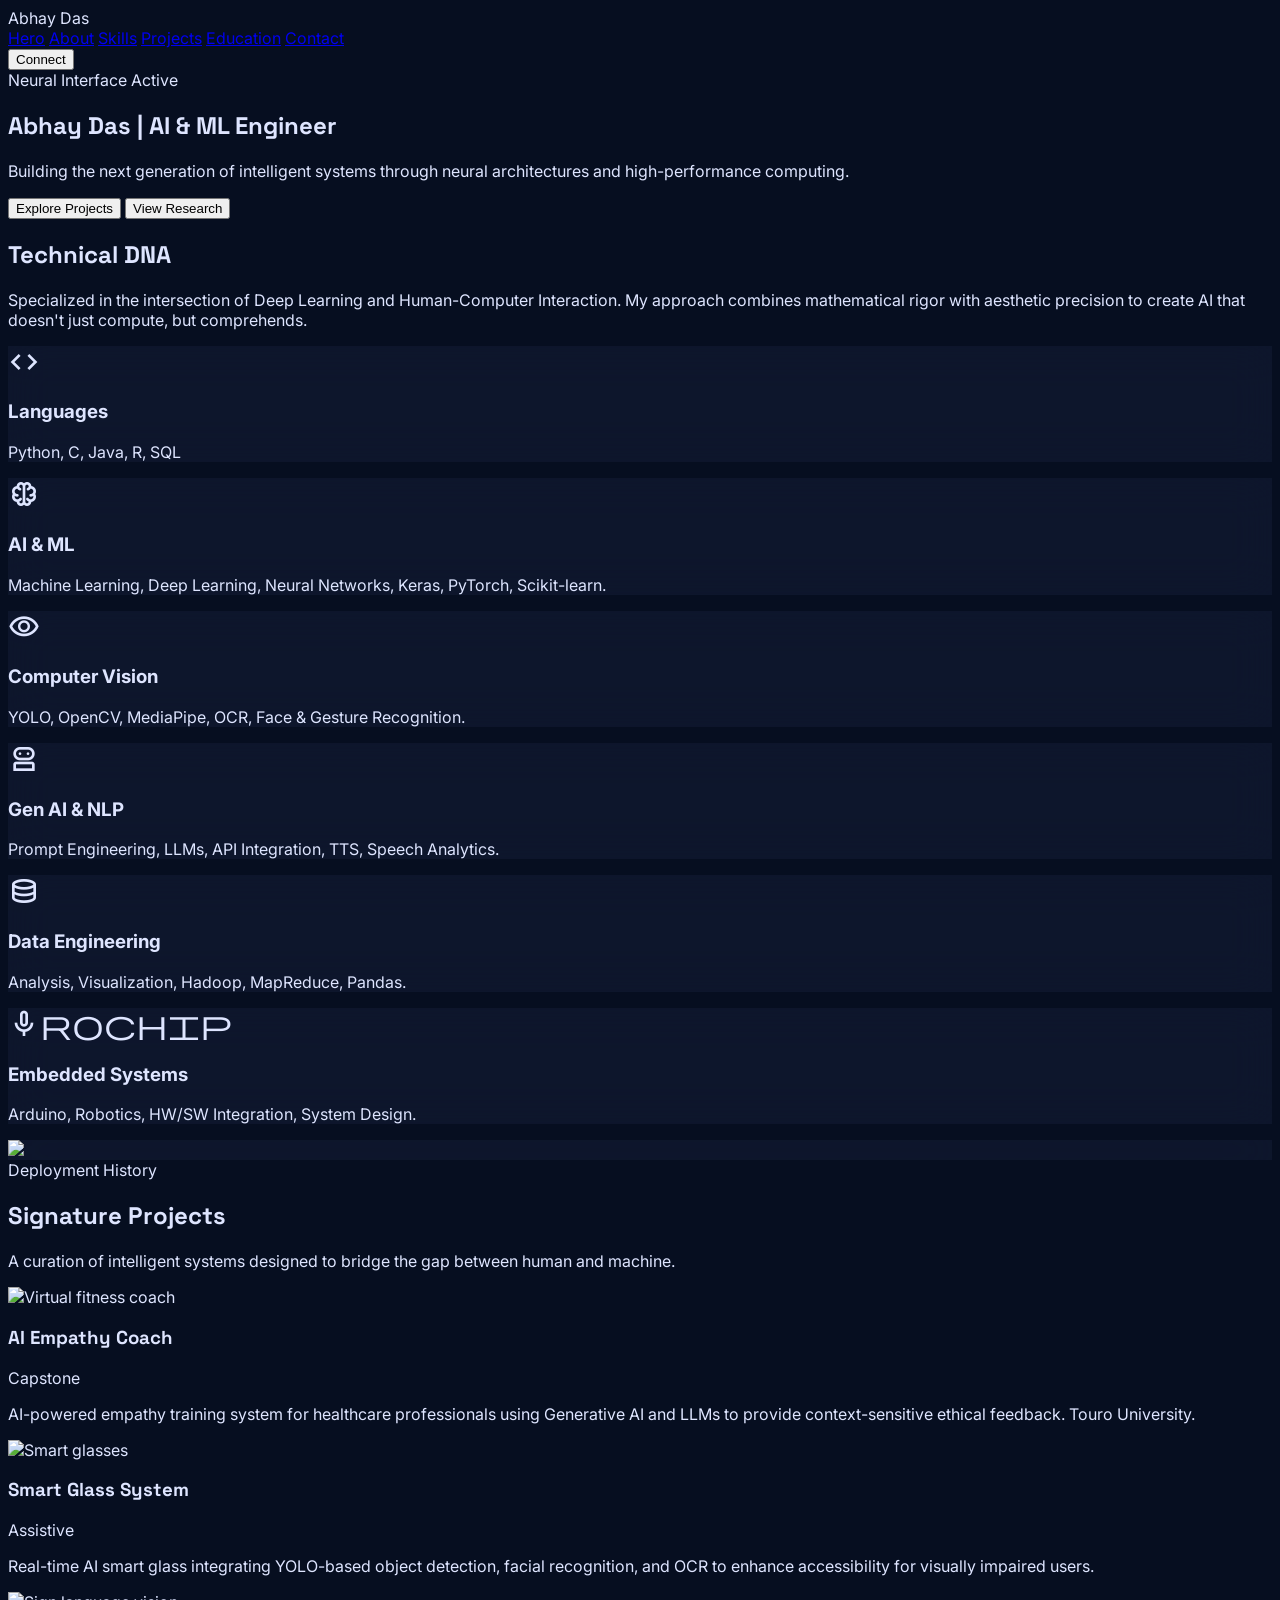
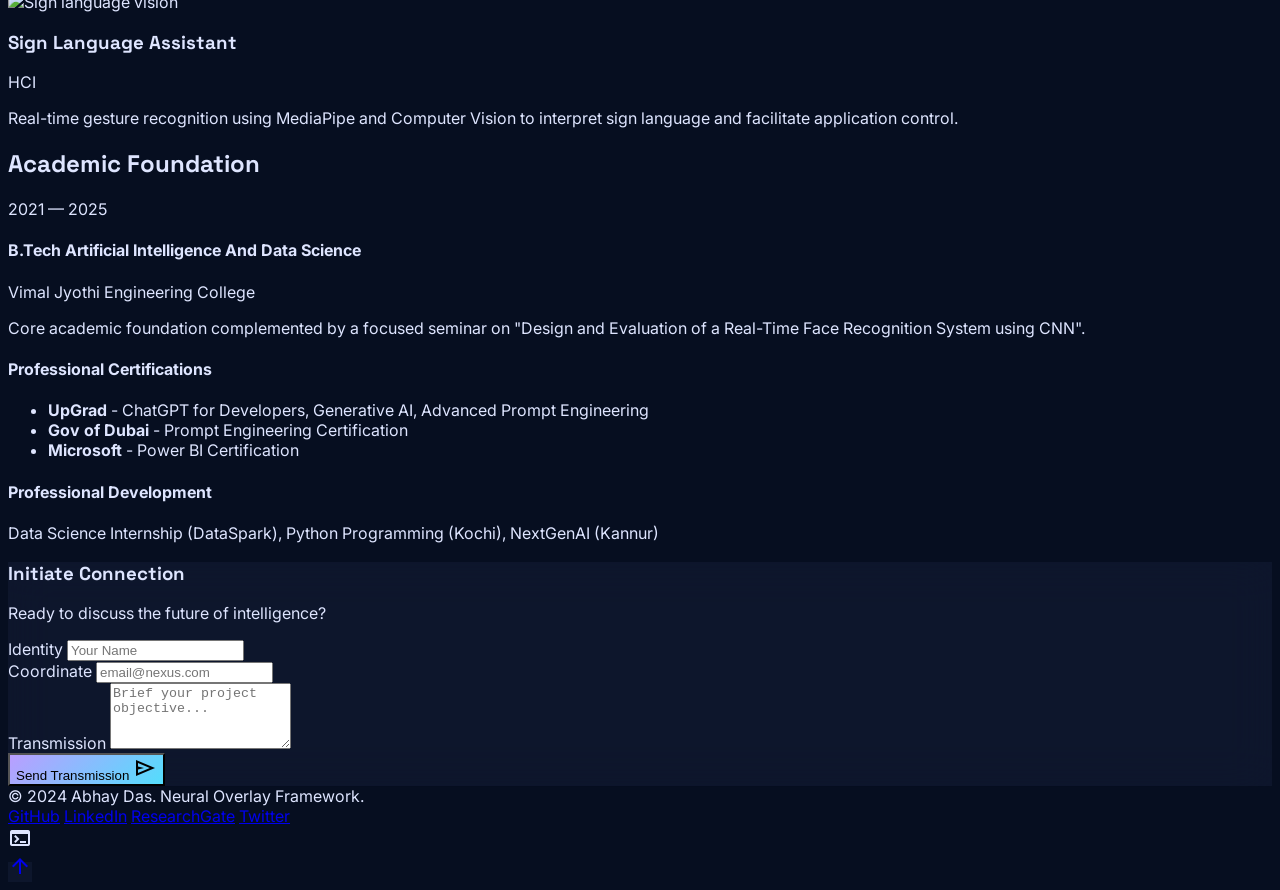
==== index.html @ 77c55599 "Initial commit of 3D Portfolio" ====
<!DOCTYPE html>

<html class="dark" lang="en"><head>
<meta charset="utf-8"/>
<meta content="width=device-width, initial-scale=1.0" name="viewport"/>
<title>Abhay Das | AI &amp; Machine Learning Engineer</title>
<script src="https://cdn.tailwindcss.com?plugins=forms,container-queries"></script>
<link href="https://fonts.googleapis.com/css2?family=Space+Grotesk:wght@300;400;500;600;700&amp;family=Inter:wght@300;400;500;600;700&amp;display=swap" rel="stylesheet"/>
<link href="https://fonts.googleapis.com/css2?family=Material+Symbols+Outlined:wght,FILL@100..700,0..1&amp;display=swap" rel="stylesheet"/>
<link href="https://fonts.googleapis.com/css2?family=Material+Symbols+Outlined:wght,FILL@100..700,0..1&amp;display=swap" rel="stylesheet"/>
<script id="tailwind-config">
      tailwind.config = {
        darkMode: "class",
        theme: {
          extend: {
            colors: {
              "outline": "#6d758c",
              "on-primary-container": "#2b006e",
              "on-background": "#dee5ff",
              "on-primary": "#39008c",
              "surface-container-low": "#091328",
              "secondary-fixed": "#65e1ff",
              "on-secondary-fixed-variant": "#005969",
              "primary": "#ba9eff",
              "tertiary-fixed": "#f487ff",
              "primary-container": "#ae8dff",
              "surface-container-lowest": "#000000",
              "tertiary-container": "#de4bf4",
              "on-tertiary-fixed": "#300038",
              "on-error-container": "#ffb2b9",
              "tertiary": "#ec63ff",
              "inverse-primary": "#6e3bd7",
              "on-tertiary": "#3d0047",
              "secondary-container": "#00687a",
              "error": "#ff6e84",
              "surface-container-high": "#141f38",
              "primary-dim": "#8455ef",
              "error-dim": "#d73357",
              "surface-dim": "#060e20",
              "on-primary-fixed": "#000000",
              "surface-variant": "#192540",
              "surface-bright": "#1f2b49",
              "primary-fixed-dim": "#a27cff",
              "on-surface": "#dee5ff",
              "primary-fixed": "#ae8dff",
              "secondary": "#53ddfc",
              "secondary-fixed-dim": "#48d4f3",
              "on-secondary": "#004b58",
              "tertiary-dim": "#ec63ff",
              "background": "#060e20",
              "secondary-dim": "#40ceed",
              "inverse-on-surface": "#4d556b",
              "on-surface-variant": "#a3aac4",
              "on-error": "#490013",
              "on-tertiary-container": "#19001e",
              "surface": "#060e20",
              "on-secondary-container": "#ecfaff",
              "inverse-surface": "#faf8ff",
              "surface-container": "#0f1930",
              "tertiary-fixed-dim": "#ef6eff",
              "surface-container-highest": "#192540",
              "error-container": "#a70138",
              "on-primary-fixed-variant": "#370086",
              "on-tertiary-fixed-variant": "#660075",
              "outline-variant": "#40485d",
              "surface-tint": "#ba9eff",
              "on-secondary-fixed": "#003a45"
            },
            fontFamily: {
              "headline": ["Space Grotesk"],
              "body": ["Inter"],
              "label": ["Inter"]
            },
            borderRadius: {"DEFAULT": "0.125rem", "lg": "0.25rem", "xl": "0.5rem", "full": "0.75rem"},
          },
        },
      }
    </script>
<style>
      .material-symbols-outlined {
        font-variation-settings: 'FILL' 0, 'wght' 400, 'GRAD' 0, 'opsz' 24;
      }
      .glass-panel {
        background: rgba(25, 37, 64, 0.4);
        backdrop-filter: blur(20px);
        -webkit-backdrop-filter: blur(20px);
      }
      .neural-gradient {
        background: linear-gradient(135deg, #ba9eff 0%, #53ddfc 100%);
      }
      .chromatic-shadow {
        box-shadow: 0 0 40px rgba(132, 85, 239, 0.08);
      }
html { scroll-behavior: smooth; }
      body {
        background-color: #060e20;
        color: #dee5ff;
        font-family: 'Inter', sans-serif;
      }
      .headline-font {
        font-family: 'Space Grotesk', sans-serif;
      }
      .perspective-container {
        perspective: 1000px;
      }
      .tilt-card {
        transition: transform 0.1s ease-out;
        transform-style: preserve-3d;
      }
    </style>
</head>
<body class="selection:bg-primary/30 selection:text-secondary-fixed">
<!-- TopAppBar -->
<nav class="fixed top-0 left-0 right-0 z-50 flex items-center justify-between px-8 py-3 bg-surface-variant/60 backdrop-blur-xl rounded-full mt-4 mx-auto max-w-5xl border border-[#40485d]/20 shadow-[0_0_40px_rgba(132,85,239,0.08)]">
<div class="text-xl font-bold bg-gradient-to-r from-[#ba9eff] to-[#53ddfc] bg-clip-text text-transparent font-['Space_Grotesk'] tracking-tighter">
            Abhay Das
        </div>
<div class="hidden md:flex items-center gap-8 font-['Space_Grotesk'] tracking-tighter font-light">
<a class="text-[#53ddfc] border-b-2 border-[#53ddfc] pb-1" href="#hero">Hero</a>
<a class="text-[#dee5ff]/70 hover:text-[#dee5ff] transition-colors duration-300" href="#about">About</a>
<a class="text-[#dee5ff]/70 hover:text-[#dee5ff] transition-colors duration-300" href="#skills">Skills</a>
<a class="text-[#dee5ff]/70 hover:text-[#dee5ff] transition-colors duration-300" href="#projects">Projects</a>
<a class="text-[#dee5ff]/70 hover:text-[#dee5ff] transition-colors duration-300" href="#education">Education</a>
<a class="text-[#dee5ff]/70 hover:text-[#dee5ff] transition-colors duration-300" href="#contact">Contact</a>
</div>
<button class="bg-primary text-on-primary-container px-6 py-2 rounded-full font-medium hover:bg-violet-500/10 hover:shadow-[0_0_15px_rgba(186,158,255,0.4)] transition-all scale-95 duration-300 ease-in-out">
            Connect
        </button>
</nav>
<main>
<!-- Hero Section -->
<section class="min-h-screen flex items-center justify-center relative overflow-hidden pt-20" id="hero">
<!-- Decorative 3D-like elements -->
<div class="absolute top-1/4 -left-20 w-64 h-64 bg-primary/10 rounded-full blur-[120px] animate-pulse"></div>
<div class="absolute bottom-1/4 -right-20 w-80 h-80 bg-secondary/10 rounded-full blur-[140px] animate-pulse"></div>
<div class="max-w-7xl mx-auto px-8 grid lg:grid-cols-2 gap-16 items-center relative z-10">
<div class="space-y-8">
<div class="inline-flex items-center gap-2 px-3 py-1 rounded-full border border-outline-variant/30 bg-surface-container-high/50 text-primary font-label text-xs tracking-widest uppercase">
<span class="w-2 h-2 rounded-full bg-primary animate-ping"></span>
                        Neural Interface Active
                    </div>
<h1 class="headline-font text-6xl md:text-8xl font-light tracking-tighter leading-tight">
                        Abhay Das | <span class="text-secondary">AI &amp; ML</span> Engineer
                    </h1>
<p class="text-on-surface-variant text-xl max-w-xl leading-relaxed">
                        Building the next generation of intelligent systems through neural architectures and high-performance computing.
                    </p>
<div class="flex gap-4">
<button class="bg-primary text-on-primary-container px-8 py-4 rounded-full font-semibold hover:shadow-[0_0_30px_rgba(186,158,255,0.3)] transition-all duration-300">
                            Explore Projects
                        </button>
<button class="border border-outline-variant bg-surface-variant/40 backdrop-blur px-8 py-4 rounded-full font-semibold hover:bg-surface-variant transition-all duration-300">
                            View Research
                        </button>
</div>
</div>
<div class="relative group">
<!-- Placeholder for 3D Geometric ML Shape -->
<div class="aspect-square relative flex items-center justify-center">
<div class="absolute inset-0 bg-gradient-to-br from-primary/20 to-secondary/20 rounded-full blur-3xl opacity-30 group-hover:opacity-50 transition-opacity"></div>
<div class="relative w-72 h-72 border-2 border-primary/30 rounded-2xl rotate-45 flex items-center justify-center group-hover:rotate-90 transition-transform duration-[2000ms] ease-in-out">
<div class="w-56 h-56 border border-secondary/40 rounded-full flex items-center justify-center">
<div class="w-32 h-32 neural-gradient rounded-xl shadow-[0_0_50px_rgba(186,158,255,0.5)]"></div>
</div>
</div>
<!-- Floating particles/cubes logic in design -->
<div class="absolute top-10 right-10 w-8 h-8 bg-tertiary/20 backdrop-blur-sm rounded-lg border border-tertiary/40"></div>
<div class="absolute bottom-20 left-0 w-12 h-12 bg-secondary/20 backdrop-blur-sm rounded-full border border-secondary/40"></div>
</div>
</div>
</div>
</section>
<!-- About & Skills Section -->
<section class="py-32 relative bg-surface-dim" id="about">
<div class="max-w-7xl mx-auto px-8">
<div class="grid lg:grid-cols-2 gap-24 items-start">
<div class="space-y-12">
<div class="space-y-4">
<h2 class="headline-font text-4xl font-bold tracking-tight">Technical <span class="text-primary">DNA</span></h2>
<p class="text-on-surface-variant leading-relaxed text-lg">
                                Specialized in the intersection of Deep Learning and Human-Computer Interaction. My approach combines mathematical rigor with aesthetic precision to create AI that doesn't just compute, but comprehends.
                            </p>
</div>
<!-- Bento-ish Skills Grid -->
<div class="grid grid-cols-2 gap-4" id="skills">
<div class="glass-panel p-6 rounded-2xl border border-outline-variant/20 hover:border-secondary/50 transition-colors">
<span class="material-symbols-outlined text-secondary mb-4" style="font-size: 32px;">code</span>
<h3 class="font-bold text-lg mb-2">Languages</h3>
<p class="text-on-surface-variant text-sm">Python, C, Java, R, SQL</p>
</div>
<div class="glass-panel p-6 rounded-2xl border border-outline-variant/20 hover:border-primary/50 transition-colors">
<span class="material-symbols-outlined text-primary mb-4" style="font-size: 32px;">neurology</span>
<h3 class="font-bold text-lg mb-2">AI & ML</h3>
<p class="text-on-surface-variant text-sm">Machine Learning, Deep Learning, Neural Networks, Keras, PyTorch, Scikit-learn.</p>
</div>
<div class="glass-panel p-6 rounded-2xl border border-outline-variant/20 hover:border-tertiary/50 transition-colors">
<span class="material-symbols-outlined text-tertiary mb-4" style="font-size: 32px;">visibility</span>
<h3 class="font-bold text-lg mb-2">Computer Vision</h3>
<p class="text-on-surface-variant text-sm">YOLO, OpenCV, MediaPipe, OCR, Face & Gesture Recognition.</p>
</div>
<div class="glass-panel p-6 rounded-2xl border border-outline-variant/20 hover:border-on-secondary/50 transition-colors">
<span class="material-symbols-outlined text-[#53ddfc] mb-4" style="font-size: 32px;">robot_2</span>
<h3 class="font-bold text-lg mb-2">Gen AI & NLP</h3>
<p class="text-on-surface-variant text-sm">Prompt Engineering, LLMs, API Integration, TTS, Speech Analytics.</p>
</div>
<div class="glass-panel p-6 rounded-2xl border border-outline-variant/20 hover:border-secondary/50 transition-colors col-span-2 md:col-span-1">
<span class="material-symbols-outlined text-[#ba9eff] mb-4" style="font-size: 32px;">database</span>
<h3 class="font-bold text-lg mb-2">Data Engineering</h3>
<p class="text-on-surface-variant text-sm">Analysis, Visualization, Hadoop, MapReduce, Pandas.</p>
</div>
<div class="glass-panel p-6 rounded-2xl border border-outline-variant/20 hover:border-tertiary/50 transition-colors col-span-2 md:col-span-1">
<span class="material-symbols-outlined text-[#ec63ff] mb-4" style="font-size: 32px;">microchip</span>
<h3 class="font-bold text-lg mb-2">Embedded Systems</h3>
<p class="text-on-surface-variant text-sm">Arduino, Robotics, HW/SW Integration, System Design.</p>
</div>
</div>
</div>
<div class="relative">
<div class="absolute inset-0 bg-primary/5 blur-3xl rounded-full"></div>
<div class="glass-panel p-1 border border-outline-variant/20 rounded-3xl overflow-hidden shadow-2xl">
<img class="w-full aspect-square object-cover rounded-[1.25rem] opacity-80" data-alt="Abstract neural network visualization with glowing nodes and purple connections" src="https://lh3.googleusercontent.com/aida-public/[base64]"/>
</div>
</div>
</div>
</div>
</section>
<!-- Projects Section -->
<section class="py-32 bg-surface-container-low" id="projects">
<div class="max-w-7xl mx-auto px-8">
<div class="mb-16 flex flex-col md:flex-row md:items-end justify-between gap-8">
<div class="space-y-4">
<span class="text-secondary font-label text-xs tracking-[0.2em] uppercase">Deployment History</span>
<h2 class="headline-font text-5xl font-bold tracking-tight">Signature Projects</h2>
</div>
<p class="text-on-surface-variant max-w-sm">A curation of intelligent systems designed to bridge the gap between human and machine.</p>
</div>
<div class="grid md:grid-cols-3 gap-8">
<!-- Project Card 1 -->
<div class="group relative">
<div class="absolute inset-0 bg-gradient-to-b from-transparent to-surface-container-lowest/80 z-10 rounded-3xl"></div>
<div class="relative aspect-[4/3] rounded-3xl overflow-hidden border border-outline-variant/20">
<img class="w-full h-full object-cover group-hover:scale-105 transition-transform duration-700" alt="Virtual fitness coach" src="https://images.unsplash.com/photo-1576091160399-112ba8d25d1d?auto=format&amp;fit=crop&amp;q=80&amp;w=600"/>
</div>
<div class="mt-8 space-y-4 relative z-20">
<div class="flex items-center gap-4">
<h3 class="headline-font text-2xl font-bold">AI Empathy Coach</h3>
<span class="bg-secondary/10 text-secondary text-[10px] px-2 py-0.5 rounded border border-secondary/20 font-bold tracking-widest uppercase">Capstone</span>
</div>
<p class="text-on-surface-variant text-sm leading-relaxed">
                                AI-powered empathy training system for healthcare professionals using Generative AI and LLMs to provide context-sensitive ethical feedback. Touro University.
                            </p>
</div>
</div>
<!-- Project Card 2 -->
<div class="group relative">
<div class="absolute inset-0 bg-gradient-to-b from-transparent to-surface-container-lowest/80 z-10 rounded-3xl"></div>
<div class="relative aspect-[4/3] rounded-3xl overflow-hidden border border-outline-variant/20">
<img class="w-full h-full object-cover group-hover:scale-105 transition-transform duration-700" alt="Smart glasses" src="https://images.unsplash.com/photo-1535223289827-42f1e9919769?auto=format&amp;fit=crop&amp;q=80&amp;w=600"/>
</div>
<div class="mt-8 space-y-4 relative z-20">
<div class="flex items-center gap-4">
<h3 class="headline-font text-2xl font-bold">Smart Glass System</h3>
<span class="bg-primary/10 text-primary text-[10px] px-2 py-0.5 rounded border border-primary/20 font-bold tracking-widest uppercase">Assistive</span>
</div>
<p class="text-on-surface-variant text-sm leading-relaxed">
                                Real-time AI smart glass integrating YOLO-based object detection, facial recognition, and OCR to enhance accessibility for visually impaired users.
                            </p>
</div>
</div>
<!-- Project Card 3 -->
<div class="group relative">
<div class="absolute inset-0 bg-gradient-to-b from-transparent to-surface-container-lowest/80 z-10 rounded-3xl"></div>
<div class="relative aspect-[4/3] rounded-3xl overflow-hidden border border-outline-variant/20">
<img class="w-full h-full object-cover group-hover:scale-105 transition-transform duration-700" alt="Sign language vision" src="https://images.unsplash.com/photo-1550751827-4bd374c3f58b?auto=format&amp;fit=crop&amp;q=80&amp;w=600"/>
</div>
<div class="mt-8 space-y-4 relative z-20">
<div class="flex items-center gap-4">
<h3 class="headline-font text-2xl font-bold">Sign Language Assistant</h3>
<span class="bg-tertiary/10 text-tertiary text-[10px] px-2 py-0.5 rounded border border-tertiary/20 font-bold tracking-widest uppercase">HCI</span>
</div>
<p class="text-on-surface-variant text-sm leading-relaxed">
                                Real-time gesture recognition using MediaPipe and Computer Vision to interpret sign language and facilitate application control.
                            </p>
</div>
</div>
</div>
</div>
</section>
<!-- Education & Contact Section -->
<section class="py-32 relative" id="education">
<div class="max-w-7xl mx-auto px-8 grid lg:grid-cols-2 gap-32">
<div class="space-y-16">
<div class="space-y-4">
<h2 class="headline-font text-4xl font-bold tracking-tight">Academic Foundation</h2>
<div class="w-20 h-1 neural-gradient"></div>
</div>
<div class="space-y-12">
<div class="relative pl-8 border-l border-outline-variant/30">
<div class="absolute -left-1.5 top-0 w-3 h-3 rounded-full bg-primary shadow-[0_0_10px_#ba9eff]"></div>
<div class="space-y-2">
<span class="text-secondary font-label text-xs">2021 — 2025</span>
<h4 class="text-xl font-bold">B.Tech Artificial Intelligence And Data Science</h4>
<p class="text-on-surface-variant">Vimal Jyothi Engineering College</p>
<p class="text-xs text-on-surface-variant/70 mt-2">Core academic foundation complemented by a focused seminar on "Design and Evaluation of a Real-Time Face Recognition System using CNN".</p>
</div>
</div>
<div class="relative pl-8 border-l border-outline-variant/30">
<div class="absolute -left-1.5 top-0 w-3 h-3 rounded-full bg-outline-variant"></div>
<div class="space-y-2">
<h4 class="text-xl font-bold">Professional Certifications</h4>
<ul class="text-sm text-on-surface-variant space-y-2 mt-4">
    <li><strong class="text-[#ba9eff]">UpGrad</strong> - ChatGPT for Developers, Generative AI, Advanced Prompt Engineering</li>
    <li><strong class="text-[#53ddfc]">Gov of Dubai</strong> - Prompt Engineering Certification</li>
    <li><strong class="text-[#ec63ff]">Microsoft</strong> - Power BI Certification</li>
</ul>
</div>
</div>
<div class="relative pl-8 border-l border-outline-variant/30">
<div class="absolute -left-1.5 top-0 w-3 h-3 rounded-full bg-outline-variant"></div>
<div class="space-y-2">
<h4 class="text-xl font-bold">Professional Development</h4>
<p class="text-sm text-on-surface-variant">Data Science Internship (DataSpark), Python Programming (Kochi), NextGenAI (Kannur)</p>
</div>
</div>
</div>
</div>
<!-- Contact Form -->
<div class="glass-panel p-12 rounded-[2rem] border border-outline-variant/20 relative" id="contact">
<div class="absolute -top-10 -right-10 w-40 h-40 bg-tertiary/10 rounded-full blur-3xl"></div>
<div class="space-y-8 relative z-10">
<div class="space-y-2">
<h3 class="headline-font text-3xl font-bold">Initiate Connection</h3>
<p class="text-on-surface-variant">Ready to discuss the future of intelligence?</p>
</div>
<form class="space-y-6">
<div class="space-y-1">
<label class="text-xs font-label uppercase tracking-widest text-on-surface-variant/70 ml-1">Identity</label>
<input class="w-full bg-surface-container-highest/50 border-0 border-b-2 border-outline-variant/30 focus:border-tertiary focus:ring-0 transition-all text-on-surface placeholder:text-on-surface-variant/30 py-4" placeholder="Your Name" type="text"/>
</div>
<div class="space-y-1">
<label class="text-xs font-label uppercase tracking-widest text-on-surface-variant/70 ml-1">Coordinate</label>
<input class="w-full bg-surface-container-highest/50 border-0 border-b-2 border-outline-variant/30 focus:border-tertiary focus:ring-0 transition-all text-on-surface placeholder:text-on-surface-variant/30 py-4" placeholder="email@nexus.com" type="email"/>
</div>
<div class="space-y-1">
<label class="text-xs font-label uppercase tracking-widest text-on-surface-variant/70 ml-1">Transmission</label>
<textarea class="w-full bg-surface-container-highest/50 border-0 border-b-2 border-outline-variant/30 focus:border-tertiary focus:ring-0 transition-all text-on-surface placeholder:text-on-surface-variant/30 py-4 resize-none" placeholder="Brief your project objective..." rows="4"></textarea>
</div>
<button class="w-full py-5 rounded-full neural-gradient text-on-primary-container font-bold text-lg hover:shadow-[0_0_30px_rgba(236,99,255,0.4)] transition-all duration-300 flex items-center justify-center gap-3" type="submit">
                                Send Transmission <span class="material-symbols-outlined">send</span>
</button>
</form>
</div>
</div>
</div>
</section>
</main>
<!-- Footer -->
<footer class="bg-[#060e20] w-full border-t border-[#40485d]/10 py-12 px-8">
<div class="max-w-7xl mx-auto flex flex-col md:flex-row justify-between items-center gap-8">
<div class="font-['Inter'] text-xs tracking-widest uppercase text-[#dee5ff]/50">
                © 2024 Abhay Das. Neural Overlay Framework.
            </div>
<div class="flex items-center gap-8 font-['Inter'] text-xs tracking-widest uppercase">
<a class="text-[#dee5ff]/50 hover:text-[#ec63ff] transition-all duration-300" href="#">GitHub</a>
<a class="text-[#dee5ff]/50 hover:text-[#ec63ff] transition-all duration-300" href="#">LinkedIn</a>
<a class="text-[#dee5ff]/50 hover:text-[#ec63ff] transition-all duration-300" href="#">ResearchGate</a>
<a class="text-[#dee5ff]/50 hover:text-[#ec63ff] transition-all duration-300" href="#">Twitter</a>
</div>
<div class="text-[#ba9eff]">
<span class="material-symbols-outlined" style="font-variation-settings: 'FILL' 1;">terminal</span>
</div>
</div>
</footer>
<!-- Back to top floating button (Contextual) -->
<a class="fixed bottom-8 right-8 w-12 h-12 glass-panel border border-outline-variant/30 rounded-full flex items-center justify-center hover:bg-primary/20 hover:border-primary transition-all duration-300 z-50" href="#hero">
<span class="material-symbols-outlined text-primary">arrow_upward</span>
</a>
<script src="script.js"></script>
</body></html>
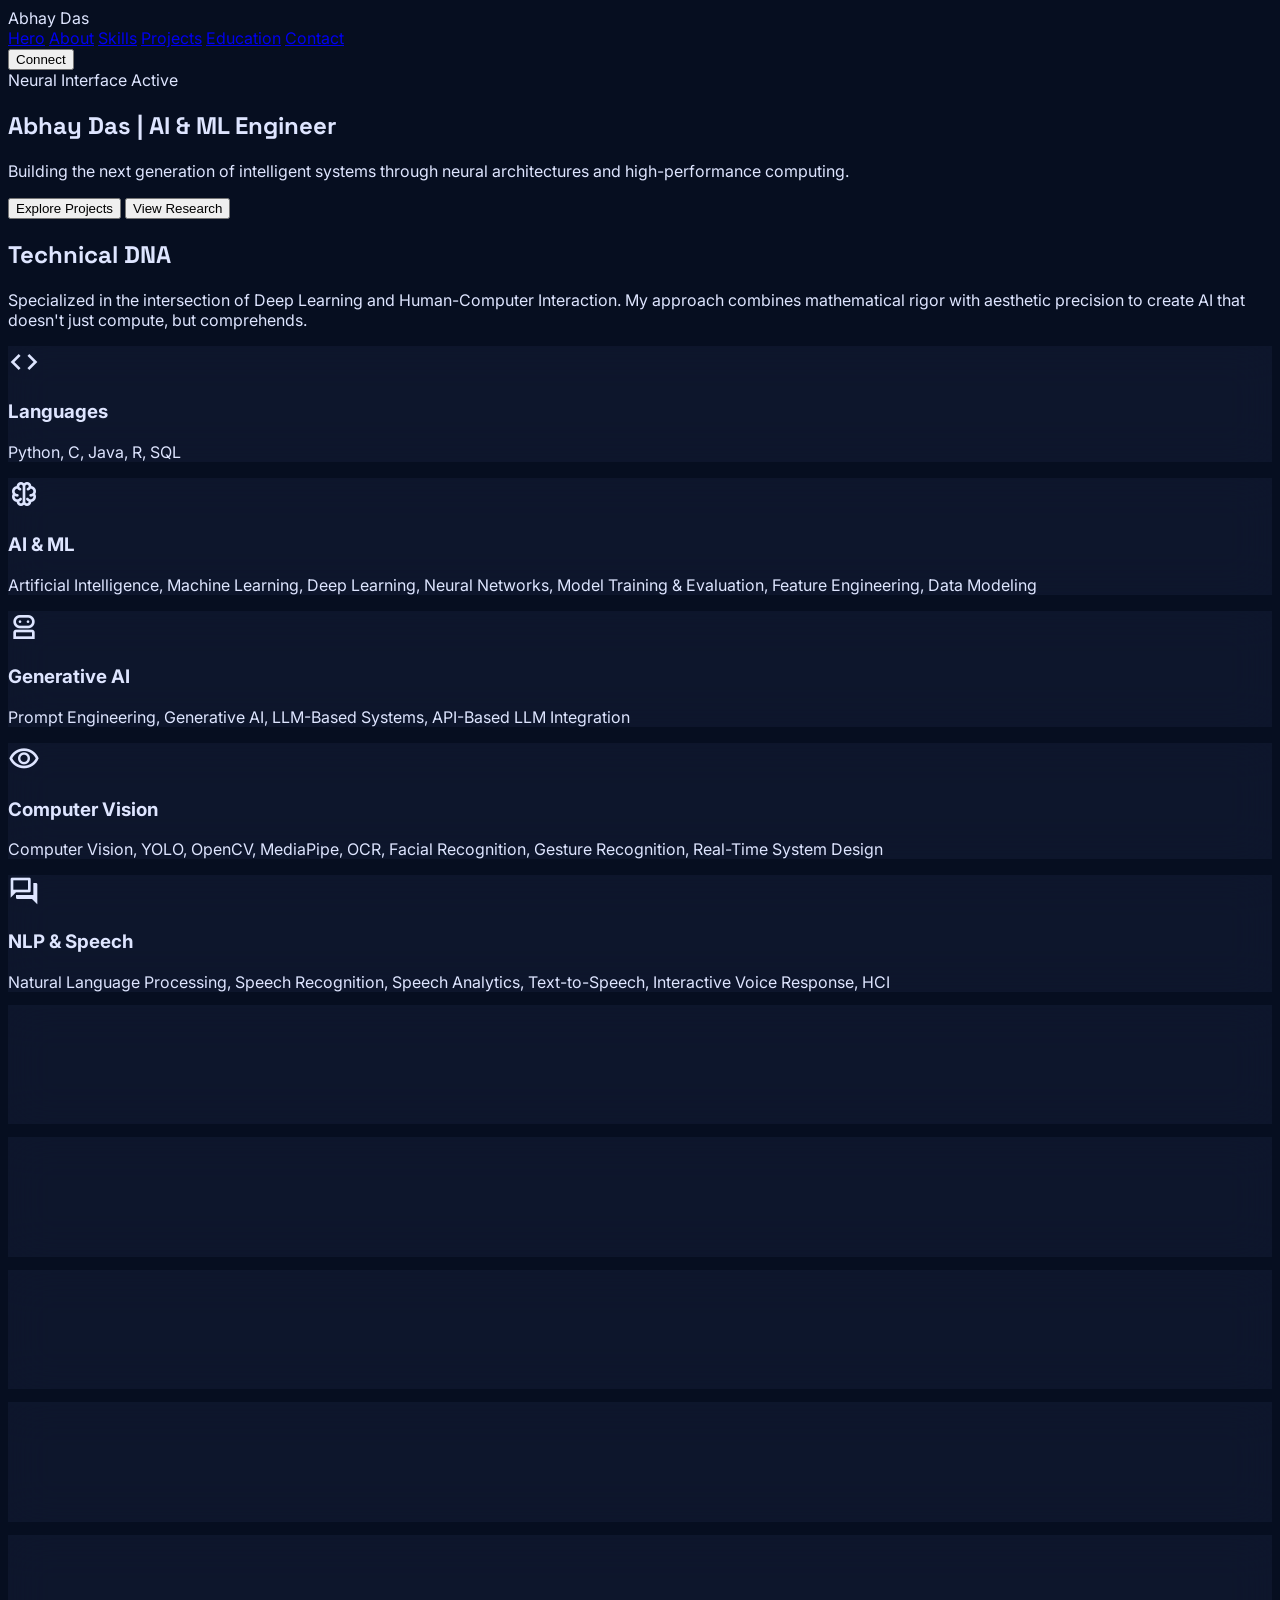
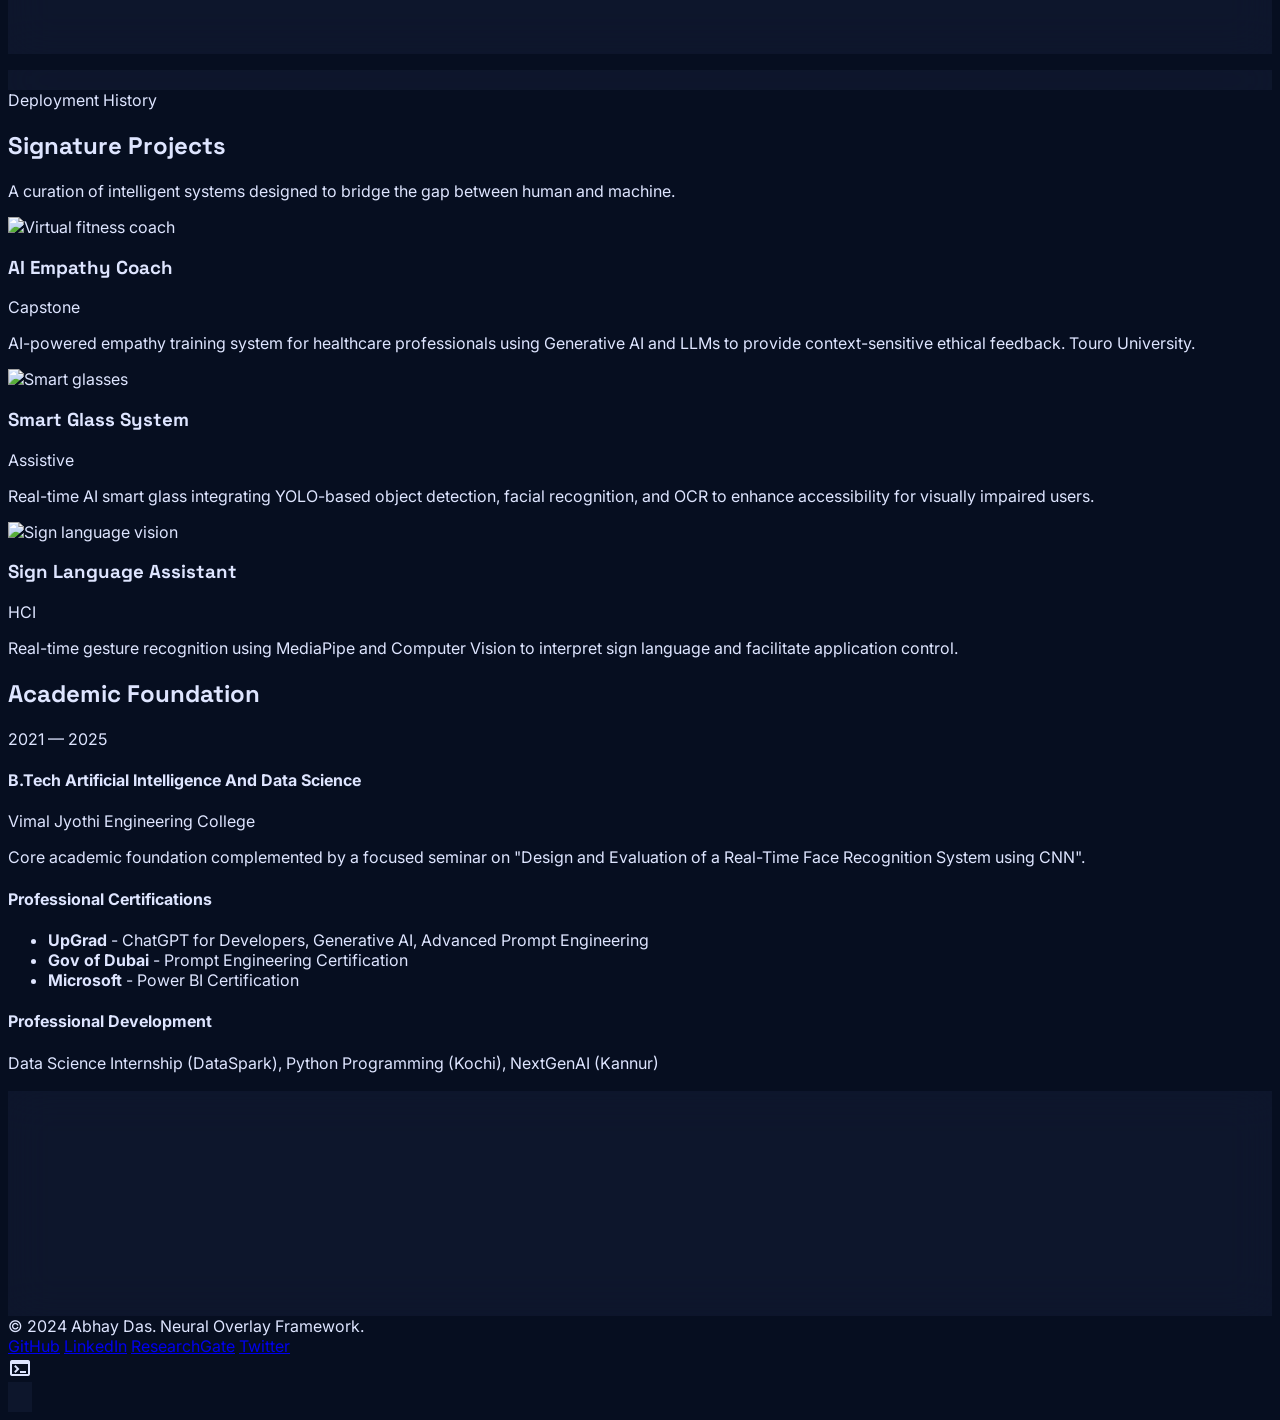
==== commit d82de3d6: "Update skills and add GitHub profile link" ====
--- a/index.html
+++ b/index.html
@@ -183,35 +183,55 @@
 </div>
 <!-- Bento-ish Skills Grid -->
 <div class="grid grid-cols-2 gap-4" id="skills">
-<div class="glass-panel p-6 rounded-2xl border border-outline-variant/20 hover:border-secondary/50 transition-colors">
+<div class="glass-panel p-6 rounded-2xl border border-outline-variant/20 hover:border-secondary/50 transition-colors col-span-2 md:col-span-1">
 <span class="material-symbols-outlined text-secondary mb-4" style="font-size: 32px;">code</span>
 <h3 class="font-bold text-lg mb-2">Languages</h3>
 <p class="text-on-surface-variant text-sm">Python, C, Java, R, SQL</p>
 </div>
-<div class="glass-panel p-6 rounded-2xl border border-outline-variant/20 hover:border-primary/50 transition-colors">
+<div class="glass-panel p-6 rounded-2xl border border-outline-variant/20 hover:border-primary/50 transition-colors col-span-2 md:col-span-1">
 <span class="material-symbols-outlined text-primary mb-4" style="font-size: 32px;">neurology</span>
 <h3 class="font-bold text-lg mb-2">AI & ML</h3>
-<p class="text-on-surface-variant text-sm">Machine Learning, Deep Learning, Neural Networks, Keras, PyTorch, Scikit-learn.</p>
-</div>
-<div class="glass-panel p-6 rounded-2xl border border-outline-variant/20 hover:border-tertiary/50 transition-colors">
-<span class="material-symbols-outlined text-tertiary mb-4" style="font-size: 32px;">visibility</span>
+<p class="text-on-surface-variant text-sm">Artificial Intelligence, Machine Learning, Deep Learning, Neural Networks, Model Training & Evaluation, Feature Engineering, Data Modeling</p>
+</div>
+<div class="glass-panel p-6 rounded-2xl border border-outline-variant/20 hover:border-tertiary/50 transition-colors col-span-2 md:col-span-1">
+<span class="material-symbols-outlined text-tertiary mb-4" style="font-size: 32px;">robot_2</span>
+<h3 class="font-bold text-lg mb-2">Generative AI</h3>
+<p class="text-on-surface-variant text-sm">Prompt Engineering, Generative AI, LLM-Based Systems, API-Based LLM Integration</p>
+</div>
+<div class="glass-panel p-6 rounded-2xl border border-outline-variant/20 hover:border-on-secondary/50 transition-colors col-span-2 md:col-span-1">
+<span class="material-symbols-outlined text-[#53ddfc] mb-4" style="font-size: 32px;">visibility</span>
 <h3 class="font-bold text-lg mb-2">Computer Vision</h3>
-<p class="text-on-surface-variant text-sm">YOLO, OpenCV, MediaPipe, OCR, Face & Gesture Recognition.</p>
-</div>
-<div class="glass-panel p-6 rounded-2xl border border-outline-variant/20 hover:border-on-secondary/50 transition-colors">
-<span class="material-symbols-outlined text-[#53ddfc] mb-4" style="font-size: 32px;">robot_2</span>
-<h3 class="font-bold text-lg mb-2">Gen AI & NLP</h3>
-<p class="text-on-surface-variant text-sm">Prompt Engineering, LLMs, API Integration, TTS, Speech Analytics.</p>
+<p class="text-on-surface-variant text-sm">Computer Vision, YOLO, OpenCV, MediaPipe, OCR, Facial Recognition, Gesture Recognition, Real-Time System Design</p>
 </div>
 <div class="glass-panel p-6 rounded-2xl border border-outline-variant/20 hover:border-secondary/50 transition-colors col-span-2 md:col-span-1">
-<span class="material-symbols-outlined text-[#ba9eff] mb-4" style="font-size: 32px;">database</span>
+<span class="material-symbols-outlined text-[#ba9eff] mb-4" style="font-size: 32px;">forum</span>
+<h3 class="font-bold text-lg mb-2">NLP & Speech</h3>
+<p class="text-on-surface-variant text-sm">Natural Language Processing, Speech Recognition, Speech Analytics, Text-to-Speech, Interactive Voice Response, HCI</p>
+</div>
+<div class="glass-panel p-6 rounded-2xl border border-outline-variant/20 hover:border-tertiary/50 transition-colors col-span-2 md:col-span-1">
+<span class="material-symbols-outlined text-[#ec63ff] mb-4" style="font-size: 32px;">extension</span>
+<h3 class="font-bold text-lg mb-2">Frameworks</h3>
+<p class="text-on-surface-variant text-sm">TensorFlow, Keras, PyTorch, Scikit-learn, Pandas, NumPy, Matplotlib</p>
+</div>
+<div class="glass-panel p-6 rounded-2xl border border-outline-variant/20 hover:border-secondary/50 transition-colors col-span-2 md:col-span-1">
+<span class="material-symbols-outlined text-secondary mb-4" style="font-size: 32px;">analytics</span>
 <h3 class="font-bold text-lg mb-2">Data Engineering</h3>
-<p class="text-on-surface-variant text-sm">Analysis, Visualization, Hadoop, MapReduce, Pandas.</p>
+<p class="text-on-surface-variant text-sm">Data Analysis, Data Preprocessing, Data Visualization, Data Mining, Statistics, Hadoop, MapReduce</p>
+</div>
+<div class="glass-panel p-6 rounded-2xl border border-outline-variant/20 hover:border-primary/50 transition-colors col-span-2 md:col-span-1">
+<span class="material-symbols-outlined text-primary mb-4" style="font-size: 32px;">database</span>
+<h3 class="font-bold text-lg mb-2">Databases</h3>
+<p class="text-on-surface-variant text-sm">MySQL</p>
 </div>
 <div class="glass-panel p-6 rounded-2xl border border-outline-variant/20 hover:border-tertiary/50 transition-colors col-span-2 md:col-span-1">
-<span class="material-symbols-outlined text-[#ec63ff] mb-4" style="font-size: 32px;">microchip</span>
+<span class="material-symbols-outlined text-tertiary mb-4" style="font-size: 32px;">memory</span>
 <h3 class="font-bold text-lg mb-2">Embedded Systems</h3>
-<p class="text-on-surface-variant text-sm">Arduino, Robotics, HW/SW Integration, System Design.</p>
+<p class="text-on-surface-variant text-sm">Arduino, Robotics, HW-SW Integration, System Design, API Dev, API Testing, Software Testing</p>
+</div>
+<div class="glass-panel p-6 rounded-2xl border border-outline-variant/20 hover:border-on-secondary/50 transition-colors col-span-2 md:col-span-1">
+<span class="material-symbols-outlined text-[#53ddfc] mb-4" style="font-size: 32px;">groups</span>
+<h3 class="font-bold text-lg mb-2">Soft Skills</h3>
+<p class="text-on-surface-variant text-sm">Critical Thinking, Team Collaboration, Project Planning, Time Management, Adaptability</p>
 </div>
 </div>
 </div>
@@ -361,7 +381,7 @@
                 © 2024 Abhay Das. Neural Overlay Framework.
             </div>
 <div class="flex items-center gap-8 font-['Inter'] text-xs tracking-widest uppercase">
-<a class="text-[#dee5ff]/50 hover:text-[#ec63ff] transition-all duration-300" href="#">GitHub</a>
+<a class="text-[#dee5ff]/50 hover:text-[#ec63ff] transition-all duration-300" href="https://github.com/KingBuldoze" target="_blank" rel="noopener noreferrer">GitHub</a>
 <a class="text-[#dee5ff]/50 hover:text-[#ec63ff] transition-all duration-300" href="#">LinkedIn</a>
 <a class="text-[#dee5ff]/50 hover:text-[#ec63ff] transition-all duration-300" href="#">ResearchGate</a>
 <a class="text-[#dee5ff]/50 hover:text-[#ec63ff] transition-all duration-300" href="#">Twitter</a>
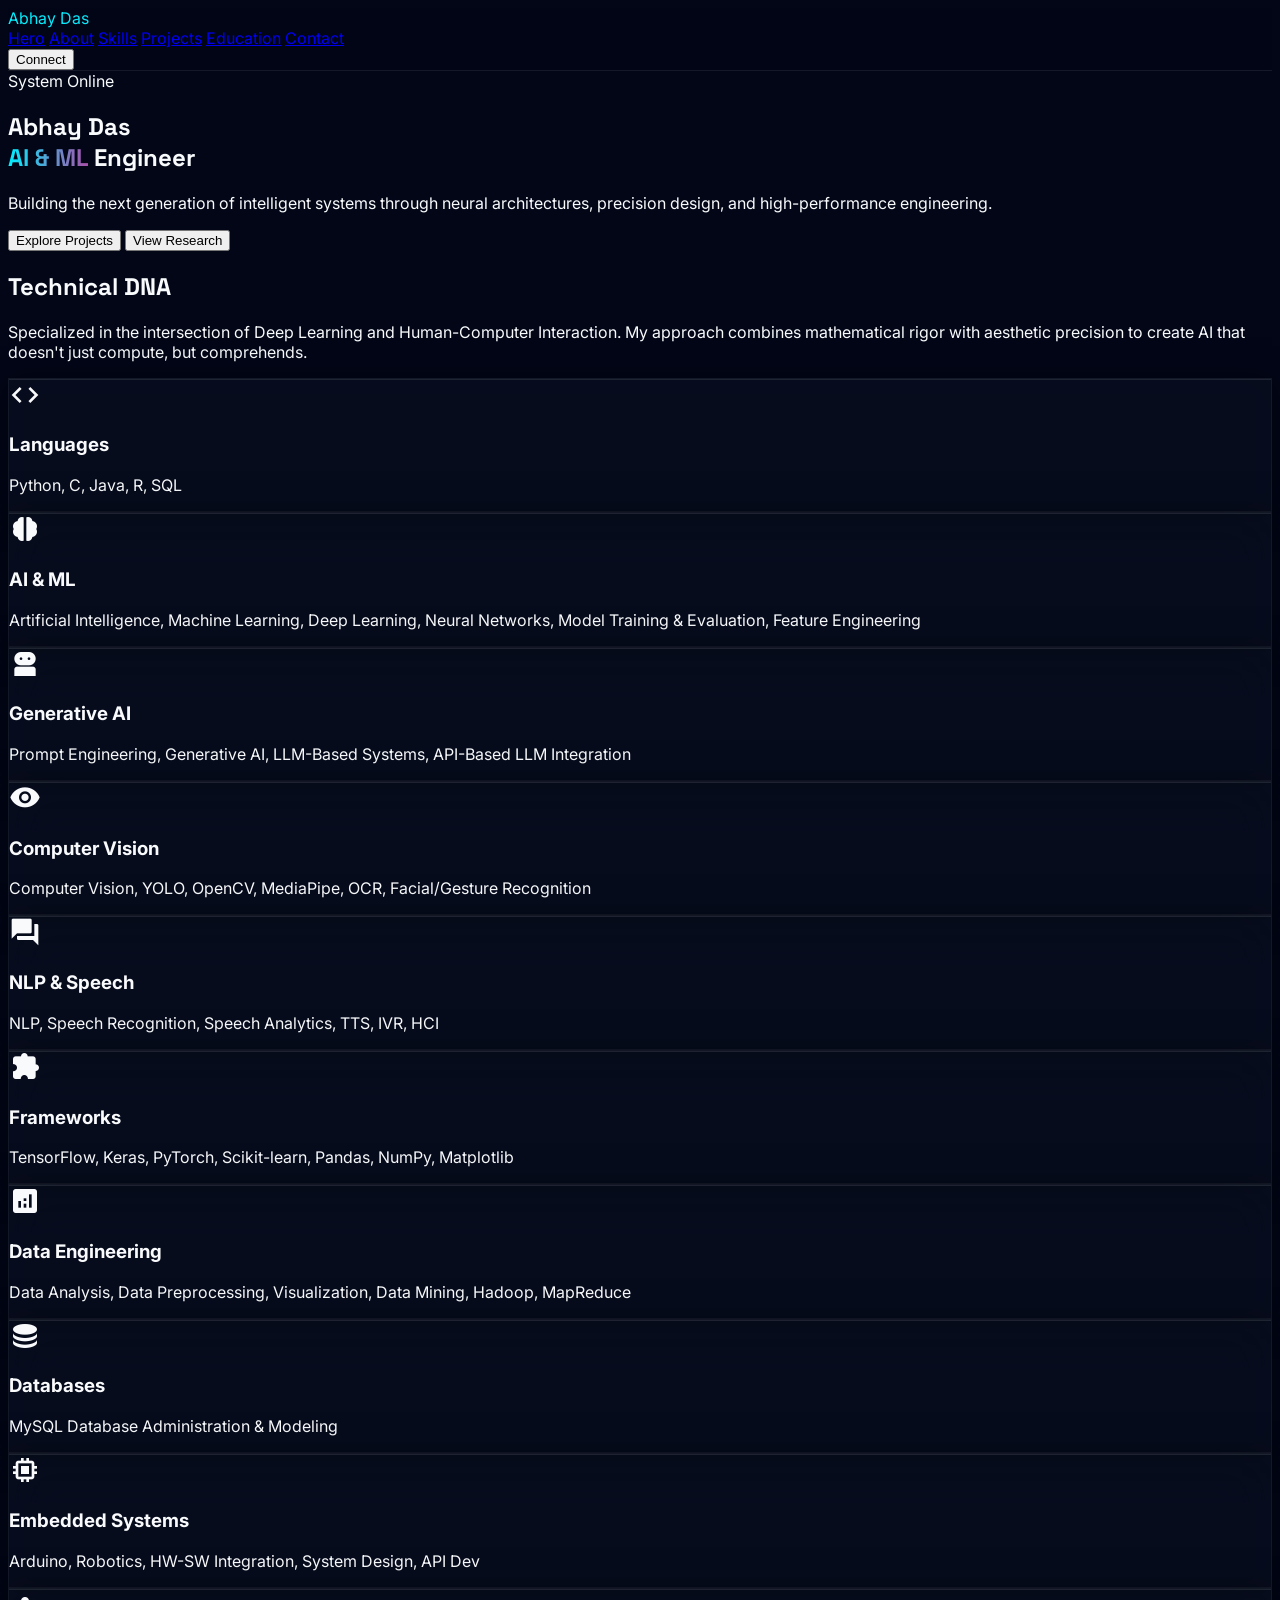
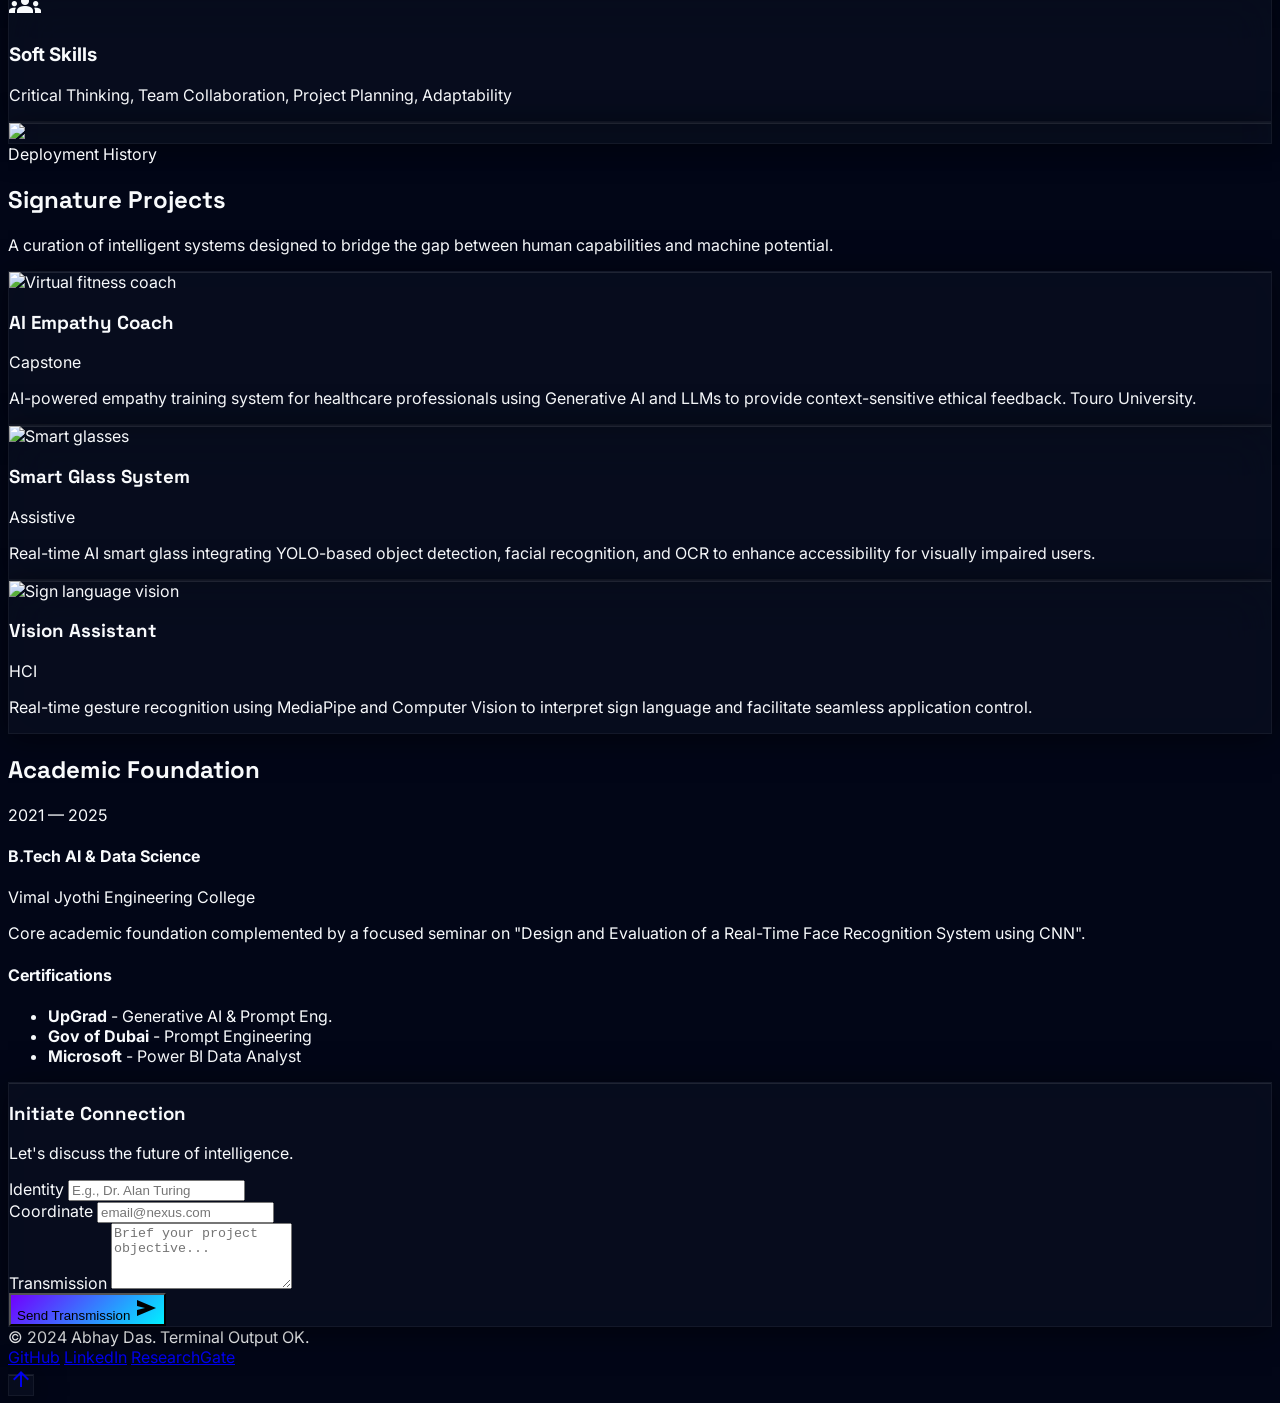
==== commit b22cf350: "feat: vibrant UI redesign with modern glassmorphism and animated gradients" ====
--- a/index.html
+++ b/index.html
@@ -1,399 +1,448 @@
 <!DOCTYPE html>
-
-<html class="dark" lang="en"><head>
-<meta charset="utf-8"/>
-<meta content="width=device-width, initial-scale=1.0" name="viewport"/>
-<title>Abhay Das | AI &amp; Machine Learning Engineer</title>
-<script src="https://cdn.tailwindcss.com?plugins=forms,container-queries"></script>
-<link href="https://fonts.googleapis.com/css2?family=Space+Grotesk:wght@300;400;500;600;700&amp;family=Inter:wght@300;400;500;600;700&amp;display=swap" rel="stylesheet"/>
-<link href="https://fonts.googleapis.com/css2?family=Material+Symbols+Outlined:wght,FILL@100..700,0..1&amp;display=swap" rel="stylesheet"/>
-<link href="https://fonts.googleapis.com/css2?family=Material+Symbols+Outlined:wght,FILL@100..700,0..1&amp;display=swap" rel="stylesheet"/>
-<script id="tailwind-config">
-      tailwind.config = {
-        darkMode: "class",
-        theme: {
-          extend: {
-            colors: {
-              "outline": "#6d758c",
-              "on-primary-container": "#2b006e",
-              "on-background": "#dee5ff",
-              "on-primary": "#39008c",
-              "surface-container-low": "#091328",
-              "secondary-fixed": "#65e1ff",
-              "on-secondary-fixed-variant": "#005969",
-              "primary": "#ba9eff",
-              "tertiary-fixed": "#f487ff",
-              "primary-container": "#ae8dff",
-              "surface-container-lowest": "#000000",
-              "tertiary-container": "#de4bf4",
-              "on-tertiary-fixed": "#300038",
-              "on-error-container": "#ffb2b9",
-              "tertiary": "#ec63ff",
-              "inverse-primary": "#6e3bd7",
-              "on-tertiary": "#3d0047",
-              "secondary-container": "#00687a",
-              "error": "#ff6e84",
-              "surface-container-high": "#141f38",
-              "primary-dim": "#8455ef",
-              "error-dim": "#d73357",
-              "surface-dim": "#060e20",
-              "on-primary-fixed": "#000000",
-              "surface-variant": "#192540",
-              "surface-bright": "#1f2b49",
-              "primary-fixed-dim": "#a27cff",
-              "on-surface": "#dee5ff",
-              "primary-fixed": "#ae8dff",
-              "secondary": "#53ddfc",
-              "secondary-fixed-dim": "#48d4f3",
-              "on-secondary": "#004b58",
-              "tertiary-dim": "#ec63ff",
-              "background": "#060e20",
-              "secondary-dim": "#40ceed",
-              "inverse-on-surface": "#4d556b",
-              "on-surface-variant": "#a3aac4",
-              "on-error": "#490013",
-              "on-tertiary-container": "#19001e",
-              "surface": "#060e20",
-              "on-secondary-container": "#ecfaff",
-              "inverse-surface": "#faf8ff",
-              "surface-container": "#0f1930",
-              "tertiary-fixed-dim": "#ef6eff",
-              "surface-container-highest": "#192540",
-              "error-container": "#a70138",
-              "on-primary-fixed-variant": "#370086",
-              "on-tertiary-fixed-variant": "#660075",
-              "outline-variant": "#40485d",
-              "surface-tint": "#ba9eff",
-              "on-secondary-fixed": "#003a45"
+<html class="dark" lang="en">
+<head>
+    <meta charset="utf-8"/>
+    <meta content="width=device-width, initial-scale=1.0" name="viewport"/>
+    <title>Abhay Das | AI &amp; Machine Learning Engineer</title>
+    <script src="https://cdn.tailwindcss.com?plugins=forms,container-queries"></script>
+    <link href="https://fonts.googleapis.com/css2?family=Space+Grotesk:wght@300;400;500;600;700&amp;family=Inter:wght@300;400;500;600;700&amp;display=swap" rel="stylesheet"/>
+    <link href="https://fonts.googleapis.com/css2?family=Material+Symbols+Outlined:wght,FILL@100..700,0..1&amp;display=swap" rel="stylesheet"/>
+    
+    <script id="tailwind-config">
+        tailwind.config = {
+            darkMode: "class",
+            theme: {
+                extend: {
+                    colors: {
+                        // Brand Vibrant Colors
+                        "primary": "#7000FF",      // Deep Violet
+                        "secondary": "#00F0FF",    // Electric Blue
+                        "tertiary": "#FF007F",     // Neon Pink
+                        "on-primary": "#f8fafc",
+                        
+                        // Sleek Dark Backgrounds
+                        "background": "#020617",   // slate-950
+                        "surface": "#020617",      
+                        "surface-dim": "#0a0c10",
+                        
+                        // Panels
+                        "surface-container-low": "#0f172a", // slate-900
+                        "surface-container": "#1e293b",     // slate-800
+                        "surface-container-high": "#334155", // slate-700
+                        "surface-container-highest": "#475569", // slate-600
+                        
+                        // Interacting Text
+                        "on-surface": "#f8fafc",
+                        "on-surface-variant": "#94a3b8",
+                        "outline-variant": "#334155",
+                    },
+                    fontFamily: {
+                        "headline": ["Space Grotesk"],
+                        "body": ["Inter"],
+                        "label": ["Inter"]
+                    },
+                    animation: {
+                        'spin-slow': 'spin 8s linear infinite',
+                        'blob': 'blob 10s infinite',
+                        'blob-reverse': 'blob-reverse 10s infinite',
+                    },
+                    keyframes: {
+                        blob: {
+                            '0%': { transform: 'translate(0px, 0px) scale(1)' },
+                            '33%': { transform: 'translate(30px, -50px) scale(1.1)' },
+                            '66%': { transform: 'translate(-20px, 20px) scale(0.9)' },
+                            '100%': { transform: 'translate(0px, 0px) scale(1)' }
+                        },
+                        'blob-reverse': {
+                            '0%': { transform: 'translate(0px, 0px) scale(1)' },
+                            '33%': { transform: 'translate(-30px, 50px) scale(1.1)' },
+                            '66%': { transform: 'translate(20px, -20px) scale(0.9)' },
+                            '100%': { transform: 'translate(0px, 0px) scale(1)' }
+                        }
+                    }
+                },
             },
-            fontFamily: {
-              "headline": ["Space Grotesk"],
-              "body": ["Inter"],
-              "label": ["Inter"]
-            },
-            borderRadius: {"DEFAULT": "0.125rem", "lg": "0.25rem", "xl": "0.5rem", "full": "0.75rem"},
-          },
-        },
-      }
+        }
     </script>
-<style>
-      .material-symbols-outlined {
-        font-variation-settings: 'FILL' 0, 'wght' 400, 'GRAD' 0, 'opsz' 24;
-      }
-      .glass-panel {
-        background: rgba(25, 37, 64, 0.4);
-        backdrop-filter: blur(20px);
-        -webkit-backdrop-filter: blur(20px);
-      }
-      .neural-gradient {
-        background: linear-gradient(135deg, #ba9eff 0%, #53ddfc 100%);
-      }
-      .chromatic-shadow {
-        box-shadow: 0 0 40px rgba(132, 85, 239, 0.08);
-      }
-html { scroll-behavior: smooth; }
-      body {
-        background-color: #060e20;
-        color: #dee5ff;
-        font-family: 'Inter', sans-serif;
-      }
-      .headline-font {
-        font-family: 'Space Grotesk', sans-serif;
-      }
-      .perspective-container {
-        perspective: 1000px;
-      }
-      .tilt-card {
-        transition: transform 0.1s ease-out;
-        transform-style: preserve-3d;
-      }
+    <style>
+        .material-symbols-outlined {
+            font-variation-settings: 'FILL' 1, 'wght' 400, 'GRAD' 0, 'opsz' 24;
+        }
+        
+        .glass-panel {
+            background: rgba(15, 23, 42, 0.4); /* slate-900 */
+            backdrop-filter: blur(24px);
+            -webkit-backdrop-filter: blur(24px);
+            box-shadow: 0 4px 30px rgba(0, 0, 0, 0.5), inset 0 1px 0 rgba(255, 255, 255, 0.1);
+            border: 1px solid rgba(255, 255, 255, 0.05);
+        }
+        
+        .glass-nav {
+            background: rgba(2, 6, 23, 0.6);
+            backdrop-filter: blur(16px);
+            border-bottom: 1px solid rgba(255, 255, 255, 0.08);
+        }
+        
+        .neural-gradient {
+            background: linear-gradient(135deg, #7000FF 0%, #00F0FF 50%, #FF007F 100%);
+            background-size: 200% 200%;
+            animation: gradientMove 5s ease infinite;
+        }
+        
+        @keyframes gradientMove {
+            0% { background-position: 0% 50%; }
+            50% { background-position: 100% 50%; }
+            100% { background-position: 0% 50%; }
+        }
+
+        html { scroll-behavior: smooth; }
+        
+        body {
+            background-color: #020617;
+            color: #f8fafc;
+            font-family: 'Inter', sans-serif;
+            overflow-x: hidden;
+        }
+        
+        .headline-font {
+            font-family: 'Space Grotesk', sans-serif;
+        }
+        
+        /* Vibrant Glow Utilities */
+        .glow-primary-hover:hover { box-shadow: 0 0 40px rgba(112, 0, 255, 0.6); border-color: #7000FF; }
+        .glow-secondary-hover:hover { box-shadow: 0 0 40px rgba(0, 240, 255, 0.4); border-color: #00F0FF; }
+        .glow-tertiary-hover:hover { box-shadow: 0 0 40px rgba(255, 0, 127, 0.4); border-color: #FF007F; }
+        
+        .text-gradient {
+            background: linear-gradient(to right, #00F0FF, #FF007F, #7000FF);
+            -webkit-background-clip: text;
+            background-clip: text;
+            color: transparent;
+            background-size: 300% 300%;
+            animation: textGradient 6s ease infinite;
+        }
+        
+        @keyframes textGradient {
+            0% { background-position: 0% 50%; }
+            50% { background-position: 100% 50%; }
+            100% { background-position: 0% 50%; }
+        }
     </style>
 </head>
-<body class="selection:bg-primary/30 selection:text-secondary-fixed">
-<!-- TopAppBar -->
-<nav class="fixed top-0 left-0 right-0 z-50 flex items-center justify-between px-8 py-3 bg-surface-variant/60 backdrop-blur-xl rounded-full mt-4 mx-auto max-w-5xl border border-[#40485d]/20 shadow-[0_0_40px_rgba(132,85,239,0.08)]">
-<div class="text-xl font-bold bg-gradient-to-r from-[#ba9eff] to-[#53ddfc] bg-clip-text text-transparent font-['Space_Grotesk'] tracking-tighter">
+<body class="selection:bg-primary/50 selection:text-white">
+
+    <!-- Top Navigation -->
+    <nav class="fixed top-0 left-0 right-0 z-50 flex items-center justify-between px-8 py-4 glass-nav">
+        <div class="text-2xl font-bold text-gradient font-['Space_Grotesk'] tracking-tighter cursor-default">
             Abhay Das
         </div>
-<div class="hidden md:flex items-center gap-8 font-['Space_Grotesk'] tracking-tighter font-light">
-<a class="text-[#53ddfc] border-b-2 border-[#53ddfc] pb-1" href="#hero">Hero</a>
-<a class="text-[#dee5ff]/70 hover:text-[#dee5ff] transition-colors duration-300" href="#about">About</a>
-<a class="text-[#dee5ff]/70 hover:text-[#dee5ff] transition-colors duration-300" href="#skills">Skills</a>
-<a class="text-[#dee5ff]/70 hover:text-[#dee5ff] transition-colors duration-300" href="#projects">Projects</a>
-<a class="text-[#dee5ff]/70 hover:text-[#dee5ff] transition-colors duration-300" href="#education">Education</a>
-<a class="text-[#dee5ff]/70 hover:text-[#dee5ff] transition-colors duration-300" href="#contact">Contact</a>
-</div>
-<button class="bg-primary text-on-primary-container px-6 py-2 rounded-full font-medium hover:bg-violet-500/10 hover:shadow-[0_0_15px_rgba(186,158,255,0.4)] transition-all scale-95 duration-300 ease-in-out">
+        <div class="hidden md:flex items-center gap-8 font-['Space_Grotesk'] tracking-wide font-medium text-sm">
+            <a class="text-secondary opacity-100 transition-colors" href="#hero">Hero</a>
+            <a class="text-on-surface-variant hover:text-white transition-colors duration-300" href="#about">About</a>
+            <a class="text-on-surface-variant hover:text-white transition-colors duration-300" href="#skills">Skills</a>
+            <a class="text-on-surface-variant hover:text-white transition-colors duration-300" href="#projects">Projects</a>
+            <a class="text-on-surface-variant hover:text-white transition-colors duration-300" href="#education">Education</a>
+            <a class="text-on-surface-variant hover:text-white transition-colors duration-300" href="#contact">Contact</a>
+        </div>
+        <button class="bg-primary text-white px-6 py-2 rounded-full font-bold hover:bg-violet-600 hover:shadow-[0_0_20px_rgba(112,0,255,0.6)] transition-all scale-95 hover:scale-100 duration-300">
             Connect
         </button>
-</nav>
-<main>
-<!-- Hero Section -->
-<section class="min-h-screen flex items-center justify-center relative overflow-hidden pt-20" id="hero">
-<!-- Decorative 3D-like elements -->
-<div class="absolute top-1/4 -left-20 w-64 h-64 bg-primary/10 rounded-full blur-[120px] animate-pulse"></div>
-<div class="absolute bottom-1/4 -right-20 w-80 h-80 bg-secondary/10 rounded-full blur-[140px] animate-pulse"></div>
-<div class="max-w-7xl mx-auto px-8 grid lg:grid-cols-2 gap-16 items-center relative z-10">
-<div class="space-y-8">
-<div class="inline-flex items-center gap-2 px-3 py-1 rounded-full border border-outline-variant/30 bg-surface-container-high/50 text-primary font-label text-xs tracking-widest uppercase">
-<span class="w-2 h-2 rounded-full bg-primary animate-ping"></span>
-                        Neural Interface Active
-                    </div>
-<h1 class="headline-font text-6xl md:text-8xl font-light tracking-tighter leading-tight">
-                        Abhay Das | <span class="text-secondary">AI &amp; ML</span> Engineer
+    </nav>
+
+    <main>
+        <!-- Hero Section -->
+        <section class="min-h-screen flex items-center justify-center relative pt-20" id="hero">
+            <!-- Animated Glowing Orbs -->
+            <div class="absolute top-[20%] left-[10%] w-[400px] h-[400px] bg-primary/30 rounded-full blur-[120px] mix-blend-screen animate-blob"></div>
+            <div class="absolute top-[30%] right-[10%] w-[350px] h-[350px] bg-secondary/20 rounded-full blur-[100px] mix-blend-screen animate-blob animation-delay-2000"></div>
+            <div class="absolute bottom-[10%] left-[40%] w-[450px] h-[450px] bg-tertiary/20 rounded-full blur-[140px] mix-blend-screen animate-blob-reverse animation-delay-4000"></div>
+            
+            <div class="max-w-7xl mx-auto px-8 grid lg:grid-cols-2 gap-16 items-center relative z-10">
+                <div class="space-y-8">
+                    <div class="inline-flex items-center gap-2 px-4 py-1.5 rounded-full border border-secondary/30 bg-secondary/10 text-secondary font-label text-xs tracking-widest uppercase shadow-[0_0_15px_rgba(0,240,255,0.2)]">
+                        <span class="w-2 h-2 rounded-full bg-secondary animate-pulse"></span>
+                        System Online
+                    </div>
+                    <h1 class="headline-font text-6xl md:text-8xl font-bold tracking-tighter leading-tight drop-shadow-xl text-white">
+                        Abhay Das <br/>
+                        <span class="text-gradient">AI &amp; ML</span> Engineer
                     </h1>
-<p class="text-on-surface-variant text-xl max-w-xl leading-relaxed">
-                        Building the next generation of intelligent systems through neural architectures and high-performance computing.
+                    <p class="text-on-surface-variant text-xl max-w-xl leading-relaxed font-light">
+                        Building the next generation of intelligent systems through neural architectures, precision design, and high-performance engineering.
                     </p>
-<div class="flex gap-4">
-<button class="bg-primary text-on-primary-container px-8 py-4 rounded-full font-semibold hover:shadow-[0_0_30px_rgba(186,158,255,0.3)] transition-all duration-300">
+                    <div class="flex flex-wrap gap-4 pt-4">
+                        <button class="bg-primary text-white px-8 py-4 rounded-full font-bold hover:shadow-[0_0_30px_rgba(112,0,255,0.8)] transition-all duration-300 hover:-translate-y-1">
                             Explore Projects
                         </button>
-<button class="border border-outline-variant bg-surface-variant/40 backdrop-blur px-8 py-4 rounded-full font-semibold hover:bg-surface-variant transition-all duration-300">
+                        <button class="border inset-0 border-white/20 bg-white/5 backdrop-blur-md px-8 py-4 rounded-full font-bold hover:bg-white/10 hover:border-white/40 transition-all duration-300 hover:-translate-y-1 text-white">
                             View Research
                         </button>
-</div>
-</div>
-<div class="relative group">
-<!-- Placeholder for 3D Geometric ML Shape -->
-<div class="aspect-square relative flex items-center justify-center">
-<div class="absolute inset-0 bg-gradient-to-br from-primary/20 to-secondary/20 rounded-full blur-3xl opacity-30 group-hover:opacity-50 transition-opacity"></div>
-<div class="relative w-72 h-72 border-2 border-primary/30 rounded-2xl rotate-45 flex items-center justify-center group-hover:rotate-90 transition-transform duration-[2000ms] ease-in-out">
-<div class="w-56 h-56 border border-secondary/40 rounded-full flex items-center justify-center">
-<div class="w-32 h-32 neural-gradient rounded-xl shadow-[0_0_50px_rgba(186,158,255,0.5)]"></div>
-</div>
-</div>
-<!-- Floating particles/cubes logic in design -->
-<div class="absolute top-10 right-10 w-8 h-8 bg-tertiary/20 backdrop-blur-sm rounded-lg border border-tertiary/40"></div>
-<div class="absolute bottom-20 left-0 w-12 h-12 bg-secondary/20 backdrop-blur-sm rounded-full border border-secondary/40"></div>
-</div>
-</div>
-</div>
-</section>
-<!-- About & Skills Section -->
-<section class="py-32 relative bg-surface-dim" id="about">
-<div class="max-w-7xl mx-auto px-8">
-<div class="grid lg:grid-cols-2 gap-24 items-start">
-<div class="space-y-12">
-<div class="space-y-4">
-<h2 class="headline-font text-4xl font-bold tracking-tight">Technical <span class="text-primary">DNA</span></h2>
-<p class="text-on-surface-variant leading-relaxed text-lg">
+                    </div>
+                </div>
+                
+                <div class="relative group hidden lg:flex items-center justify-center perspective-[1000px]">
+                    <!-- Rotating 3D Geometric ML Shape -->
+                    <div class="aspect-square relative flex items-center justify-center transform-style-3d group-hover:rotate-x-12 group-hover:rotate-y-12 transition-transform duration-700">
+                        <div class="absolute inset-0 bg-gradient-to-br from-primary/40 via-transparent to-secondary/40 rounded-full blur-3xl opacity-50 group-hover:opacity-80 transition-opacity"></div>
+                        <div class="relative w-[320px] h-[320px] border border-white/10 bg-white/5 backdrop-blur-3xl rounded-3xl rotate-45 flex items-center justify-center transition-all duration-[3000ms] shadow-[0_20px_60px_rgba(0,0,0,0.5)]">
+                            <div class="w-56 h-56 border border-secondary/50 rounded-full flex items-center justify-center animate-[spin_15s_linear_infinite_reverse]">
+                                <div class="w-32 h-32 neural-gradient rounded-full shadow-[0_0_60px_rgba(255,0,127,0.6)] group-hover:scale-110 transition-transform duration-500 animate-[spin_10s_linear_infinite]"></div>
+                            </div>
+                        </div>
+                    </div>
+                </div>
+            </div>
+        </section>
+
+        <!-- About & Skills Section -->
+        <section class="py-32 relative bg-surface-container-low" id="about">
+            <!-- Background Accent -->
+            <div class="absolute right-0 top-0 w-1/3 h-full bg-gradient-to-l from-primary/5 to-transparent pointer-events-none"></div>
+            
+            <div class="max-w-7xl mx-auto px-8">
+                <div class="grid lg:grid-cols-2 gap-24 items-start">
+                    <div class="space-y-12 relative z-10">
+                        <div class="space-y-4">
+                            <h2 class="headline-font text-5xl font-bold tracking-tight text-white drop-shadow-md">Technical <span class="text-secondary drop-shadow-[0_0_15px_rgba(0,240,255,0.4)]">DNA</span></h2>
+                            <p class="text-on-surface-variant leading-relaxed text-lg font-light">
                                 Specialized in the intersection of Deep Learning and Human-Computer Interaction. My approach combines mathematical rigor with aesthetic precision to create AI that doesn't just compute, but comprehends.
                             </p>
-</div>
-<!-- Bento-ish Skills Grid -->
-<div class="grid grid-cols-2 gap-4" id="skills">
-<div class="glass-panel p-6 rounded-2xl border border-outline-variant/20 hover:border-secondary/50 transition-colors col-span-2 md:col-span-1">
-<span class="material-symbols-outlined text-secondary mb-4" style="font-size: 32px;">code</span>
-<h3 class="font-bold text-lg mb-2">Languages</h3>
-<p class="text-on-surface-variant text-sm">Python, C, Java, R, SQL</p>
-</div>
-<div class="glass-panel p-6 rounded-2xl border border-outline-variant/20 hover:border-primary/50 transition-colors col-span-2 md:col-span-1">
-<span class="material-symbols-outlined text-primary mb-4" style="font-size: 32px;">neurology</span>
-<h3 class="font-bold text-lg mb-2">AI & ML</h3>
-<p class="text-on-surface-variant text-sm">Artificial Intelligence, Machine Learning, Deep Learning, Neural Networks, Model Training & Evaluation, Feature Engineering, Data Modeling</p>
-</div>
-<div class="glass-panel p-6 rounded-2xl border border-outline-variant/20 hover:border-tertiary/50 transition-colors col-span-2 md:col-span-1">
-<span class="material-symbols-outlined text-tertiary mb-4" style="font-size: 32px;">robot_2</span>
-<h3 class="font-bold text-lg mb-2">Generative AI</h3>
-<p class="text-on-surface-variant text-sm">Prompt Engineering, Generative AI, LLM-Based Systems, API-Based LLM Integration</p>
-</div>
-<div class="glass-panel p-6 rounded-2xl border border-outline-variant/20 hover:border-on-secondary/50 transition-colors col-span-2 md:col-span-1">
-<span class="material-symbols-outlined text-[#53ddfc] mb-4" style="font-size: 32px;">visibility</span>
-<h3 class="font-bold text-lg mb-2">Computer Vision</h3>
-<p class="text-on-surface-variant text-sm">Computer Vision, YOLO, OpenCV, MediaPipe, OCR, Facial Recognition, Gesture Recognition, Real-Time System Design</p>
-</div>
-<div class="glass-panel p-6 rounded-2xl border border-outline-variant/20 hover:border-secondary/50 transition-colors col-span-2 md:col-span-1">
-<span class="material-symbols-outlined text-[#ba9eff] mb-4" style="font-size: 32px;">forum</span>
-<h3 class="font-bold text-lg mb-2">NLP & Speech</h3>
-<p class="text-on-surface-variant text-sm">Natural Language Processing, Speech Recognition, Speech Analytics, Text-to-Speech, Interactive Voice Response, HCI</p>
-</div>
-<div class="glass-panel p-6 rounded-2xl border border-outline-variant/20 hover:border-tertiary/50 transition-colors col-span-2 md:col-span-1">
-<span class="material-symbols-outlined text-[#ec63ff] mb-4" style="font-size: 32px;">extension</span>
-<h3 class="font-bold text-lg mb-2">Frameworks</h3>
-<p class="text-on-surface-variant text-sm">TensorFlow, Keras, PyTorch, Scikit-learn, Pandas, NumPy, Matplotlib</p>
-</div>
-<div class="glass-panel p-6 rounded-2xl border border-outline-variant/20 hover:border-secondary/50 transition-colors col-span-2 md:col-span-1">
-<span class="material-symbols-outlined text-secondary mb-4" style="font-size: 32px;">analytics</span>
-<h3 class="font-bold text-lg mb-2">Data Engineering</h3>
-<p class="text-on-surface-variant text-sm">Data Analysis, Data Preprocessing, Data Visualization, Data Mining, Statistics, Hadoop, MapReduce</p>
-</div>
-<div class="glass-panel p-6 rounded-2xl border border-outline-variant/20 hover:border-primary/50 transition-colors col-span-2 md:col-span-1">
-<span class="material-symbols-outlined text-primary mb-4" style="font-size: 32px;">database</span>
-<h3 class="font-bold text-lg mb-2">Databases</h3>
-<p class="text-on-surface-variant text-sm">MySQL</p>
-</div>
-<div class="glass-panel p-6 rounded-2xl border border-outline-variant/20 hover:border-tertiary/50 transition-colors col-span-2 md:col-span-1">
-<span class="material-symbols-outlined text-tertiary mb-4" style="font-size: 32px;">memory</span>
-<h3 class="font-bold text-lg mb-2">Embedded Systems</h3>
-<p class="text-on-surface-variant text-sm">Arduino, Robotics, HW-SW Integration, System Design, API Dev, API Testing, Software Testing</p>
-</div>
-<div class="glass-panel p-6 rounded-2xl border border-outline-variant/20 hover:border-on-secondary/50 transition-colors col-span-2 md:col-span-1">
-<span class="material-symbols-outlined text-[#53ddfc] mb-4" style="font-size: 32px;">groups</span>
-<h3 class="font-bold text-lg mb-2">Soft Skills</h3>
-<p class="text-on-surface-variant text-sm">Critical Thinking, Team Collaboration, Project Planning, Time Management, Adaptability</p>
-</div>
-</div>
-</div>
-<div class="relative">
-<div class="absolute inset-0 bg-primary/5 blur-3xl rounded-full"></div>
-<div class="glass-panel p-1 border border-outline-variant/20 rounded-3xl overflow-hidden shadow-2xl">
-<img class="w-full aspect-square object-cover rounded-[1.25rem] opacity-80" data-alt="Abstract neural network visualization with glowing nodes and purple connections" src="https://lh3.googleusercontent.com/aida-public/[base64]"/>
-</div>
-</div>
-</div>
-</div>
-</section>
-<!-- Projects Section -->
-<section class="py-32 bg-surface-container-low" id="projects">
-<div class="max-w-7xl mx-auto px-8">
-<div class="mb-16 flex flex-col md:flex-row md:items-end justify-between gap-8">
-<div class="space-y-4">
-<span class="text-secondary font-label text-xs tracking-[0.2em] uppercase">Deployment History</span>
-<h2 class="headline-font text-5xl font-bold tracking-tight">Signature Projects</h2>
-</div>
-<p class="text-on-surface-variant max-w-sm">A curation of intelligent systems designed to bridge the gap between human and machine.</p>
-</div>
-<div class="grid md:grid-cols-3 gap-8">
-<!-- Project Card 1 -->
-<div class="group relative">
-<div class="absolute inset-0 bg-gradient-to-b from-transparent to-surface-container-lowest/80 z-10 rounded-3xl"></div>
-<div class="relative aspect-[4/3] rounded-3xl overflow-hidden border border-outline-variant/20">
-<img class="w-full h-full object-cover group-hover:scale-105 transition-transform duration-700" alt="Virtual fitness coach" src="https://images.unsplash.com/photo-1576091160399-112ba8d25d1d?auto=format&amp;fit=crop&amp;q=80&amp;w=600"/>
-</div>
-<div class="mt-8 space-y-4 relative z-20">
-<div class="flex items-center gap-4">
-<h3 class="headline-font text-2xl font-bold">AI Empathy Coach</h3>
-<span class="bg-secondary/10 text-secondary text-[10px] px-2 py-0.5 rounded border border-secondary/20 font-bold tracking-widest uppercase">Capstone</span>
-</div>
-<p class="text-on-surface-variant text-sm leading-relaxed">
+                        </div>
+                        
+                        <!-- Vibrant Skills Grid -->
+                        <div class="grid grid-cols-2 gap-4" id="skills">
+                            <!-- Skill box changes: added unique hover glows based on colors -->
+                            <div class="glass-panel p-6 rounded-2xl transition-all duration-300 col-span-2 md:col-span-1 border-white/10 glow-secondary-hover hover:-translate-y-1">
+                                <span class="material-symbols-outlined text-secondary mb-4 drop-shadow-[0_0_10px_rgba(0,240,255,0.5)]" style="font-size: 32px;">code</span>
+                                <h3 class="font-bold text-lg mb-2 text-white">Languages</h3>
+                                <p class="text-on-surface-variant text-sm">Python, C, Java, R, SQL</p>
+                            </div>
+                            
+                            <div class="glass-panel p-6 rounded-2xl transition-all duration-300 col-span-2 md:col-span-1 border-white/10 glow-primary-hover hover:-translate-y-1">
+                                <span class="material-symbols-outlined text-primary mb-4 drop-shadow-[0_0_10px_rgba(112,0,255,0.5)]" style="font-size: 32px;">neurology</span>
+                                <h3 class="font-bold text-lg mb-2 text-white">AI & ML</h3>
+                                <p class="text-on-surface-variant text-sm">Artificial Intelligence, Machine Learning, Deep Learning, Neural Networks, Model Training & Evaluation, Feature Engineering</p>
+                            </div>
+                            
+                            <div class="glass-panel p-6 rounded-2xl transition-all duration-300 col-span-2 md:col-span-1 border-white/10 glow-tertiary-hover hover:-translate-y-1">
+                                <span class="material-symbols-outlined text-tertiary mb-4 drop-shadow-[0_0_10px_rgba(255,0,127,0.5)]" style="font-size: 32px;">robot_2</span>
+                                <h3 class="font-bold text-lg mb-2 text-white">Generative AI</h3>
+                                <p class="text-on-surface-variant text-sm">Prompt Engineering, Generative AI, LLM-Based Systems, API-Based LLM Integration</p>
+                            </div>
+                            
+                            <div class="glass-panel p-6 rounded-2xl transition-all duration-300 col-span-2 md:col-span-1 border-white/10 glow-secondary-hover hover:-translate-y-1">
+                                <span class="material-symbols-outlined text-secondary mb-4 drop-shadow-[0_0_10px_rgba(0,240,255,0.5)]" style="font-size: 32px;">visibility</span>
+                                <h3 class="font-bold text-lg mb-2 text-white">Computer Vision</h3>
+                                <p class="text-on-surface-variant text-sm">Computer Vision, YOLO, OpenCV, MediaPipe, OCR, Facial/Gesture Recognition</p>
+                            </div>
+                            
+                            <div class="glass-panel p-6 rounded-2xl transition-all duration-300 col-span-2 md:col-span-1 border-white/10 glow-primary-hover hover:-translate-y-1">
+                                <span class="material-symbols-outlined text-primary mb-4 drop-shadow-[0_0_10px_rgba(112,0,255,0.5)]" style="font-size: 32px;">forum</span>
+                                <h3 class="font-bold text-lg mb-2 text-white">NLP & Speech</h3>
+                                <p class="text-on-surface-variant text-sm">NLP, Speech Recognition, Speech Analytics, TTS, IVR, HCI</p>
+                            </div>
+                            
+                            <div class="glass-panel p-6 rounded-2xl transition-all duration-300 col-span-2 md:col-span-1 border-white/10 glow-tertiary-hover hover:-translate-y-1">
+                                <span class="material-symbols-outlined text-tertiary mb-4 drop-shadow-[0_0_10px_rgba(255,0,127,0.5)]" style="font-size: 32px;">extension</span>
+                                <h3 class="font-bold text-lg mb-2 text-white">Frameworks</h3>
+                                <p class="text-on-surface-variant text-sm">TensorFlow, Keras, PyTorch, Scikit-learn, Pandas, NumPy, Matplotlib</p>
+                            </div>
+                            
+                            <div class="glass-panel p-6 rounded-2xl transition-all duration-300 col-span-2 md:col-span-1 border-white/10 glow-secondary-hover hover:-translate-y-1">
+                                <span class="material-symbols-outlined text-secondary mb-4 drop-shadow-[0_0_10px_rgba(0,240,255,0.5)]" style="font-size: 32px;">analytics</span>
+                                <h3 class="font-bold text-lg mb-2 text-white">Data Engineering</h3>
+                                <p class="text-on-surface-variant text-sm">Data Analysis, Data Preprocessing, Visualization, Data Mining, Hadoop, MapReduce</p>
+                            </div>
+                            
+                            <div class="glass-panel p-6 rounded-2xl transition-all duration-300 col-span-2 md:col-span-1 border-white/10 glow-primary-hover hover:-translate-y-1">
+                                <span class="material-symbols-outlined text-primary mb-4 drop-shadow-[0_0_10px_rgba(112,0,255,0.5)]" style="font-size: 32px;">database</span>
+                                <h3 class="font-bold text-lg mb-2 text-white">Databases</h3>
+                                <p class="text-on-surface-variant text-sm">MySQL Database Administration & Modeling</p>
+                            </div>
+                            
+                            <div class="glass-panel p-6 rounded-2xl transition-all duration-300 col-span-2 md:col-span-1 border-white/10 glow-tertiary-hover hover:-translate-y-1">
+                                <span class="material-symbols-outlined text-tertiary mb-4 drop-shadow-[0_0_10px_rgba(255,0,127,0.5)]" style="font-size: 32px;">memory</span>
+                                <h3 class="font-bold text-lg mb-2 text-white">Embedded Systems</h3>
+                                <p class="text-on-surface-variant text-sm">Arduino, Robotics, HW-SW Integration, System Design, API Dev</p>
+                            </div>
+                            
+                            <div class="glass-panel p-6 rounded-2xl transition-all duration-300 col-span-2 md:col-span-1 border-white/10 glow-secondary-hover hover:-translate-y-1">
+                                <span class="material-symbols-outlined text-secondary mb-4 drop-shadow-[0_0_10px_rgba(0,240,255,0.5)]" style="font-size: 32px;">groups</span>
+                                <h3 class="font-bold text-lg mb-2 text-white">Soft Skills</h3>
+                                <p class="text-on-surface-variant text-sm">Critical Thinking, Team Collaboration, Project Planning, Adaptability</p>
+                            </div>
+                        </div>
+                    </div>
+                    
+                    <!-- Right Side Image Feature -->
+                    <div class="relative hidden lg:block sticky top-32">
+                        <div class="absolute inset-0 bg-primary/20 blur-[80px] rounded-full mix-blend-screen"></div>
+                        <div class="glass-panel p-2 border border-white/10 rounded-[2rem] shadow-2xl overflow-hidden hover:shadow-[0_0_50px_rgba(112,0,255,0.4)] transition-shadow duration-500">
+                            <!-- Overlay gradient to mesh the image to the background -->
+                            <div class="absolute inset-0 bg-gradient-to-t from-[#0f172a] to-transparent z-10 rounded-[1.75rem] opacity-60"></div>
+                            <img class="w-full aspect-[4/5] object-cover rounded-[1.75rem] brightness-110 contrast-125 saturate-150 relative z-0" data-alt="Abstract neural network visualization" src="https://lh3.googleusercontent.com/aida-public/[base64]"/>
+                        </div>
+                    </div>
+                </div>
+            </div>
+        </section>
+
+        <!-- Projects Section -->
+        <section class="py-32 bg-surface relative" id="projects">
+            <div class="max-w-7xl mx-auto px-8">
+                <div class="mb-20 flex flex-col md:flex-row md:items-end justify-between gap-8 border-b border-white/10 pb-8">
+                    <div class="space-y-4">
+                        <span class="text-tertiary font-label text-xs tracking-[0.2em] uppercase drop-shadow-[0_0_5px_rgba(255,0,127,0.5)]">Deployment History</span>
+                        <h2 class="headline-font text-5xl font-bold tracking-tight text-white drop-shadow-md">Signature Projects</h2>
+                    </div>
+                    <p class="text-on-surface-variant max-w-sm font-light">A curation of intelligent systems designed to bridge the gap between human capabilities and machine potential.</p>
+                </div>
+                
+                <div class="grid md:grid-cols-3 gap-10">
+                    <!-- Project Card 1 -->
+                    <div class="group relative cursor-pointer glass-panel p-4 rounded-[2rem] hover:-translate-y-3 transition-all duration-500 glow-primary-hover">
+                        <div class="relative aspect-[4/3] rounded-[1.5rem] overflow-hidden mb-6 border border-white/10">
+                            <div class="absolute inset-0 bg-primary/20 mix-blend-overlay group-hover:opacity-0 transition-opacity z-10"></div>
+                            <img class="w-full h-full object-cover group-hover:scale-110 transition-transform duration-700" alt="Virtual fitness coach" src="https://images.unsplash.com/photo-1576091160399-112ba8d25d1d?auto=format&amp;fit=crop&amp;q=80&amp;w=600"/>
+                        </div>
+                        <div class="px-2 pb-4 space-y-4">
+                            <div class="flex items-center justify-between gap-4">
+                                <h3 class="headline-font text-2xl font-bold text-white group-hover:text-primary transition-colors">AI Empathy Coach</h3>
+                                <span class="bg-primary/20 text-primary text-[10px] px-2 py-1 rounded border border-primary/40 font-bold tracking-widest uppercase">Capstone</span>
+                            </div>
+                            <p class="text-on-surface-variant text-sm leading-relaxed font-light">
                                 AI-powered empathy training system for healthcare professionals using Generative AI and LLMs to provide context-sensitive ethical feedback. Touro University.
                             </p>
-</div>
-</div>
-<!-- Project Card 2 -->
-<div class="group relative">
-<div class="absolute inset-0 bg-gradient-to-b from-transparent to-surface-container-lowest/80 z-10 rounded-3xl"></div>
-<div class="relative aspect-[4/3] rounded-3xl overflow-hidden border border-outline-variant/20">
-<img class="w-full h-full object-cover group-hover:scale-105 transition-transform duration-700" alt="Smart glasses" src="https://images.unsplash.com/photo-1535223289827-42f1e9919769?auto=format&amp;fit=crop&amp;q=80&amp;w=600"/>
-</div>
-<div class="mt-8 space-y-4 relative z-20">
-<div class="flex items-center gap-4">
-<h3 class="headline-font text-2xl font-bold">Smart Glass System</h3>
-<span class="bg-primary/10 text-primary text-[10px] px-2 py-0.5 rounded border border-primary/20 font-bold tracking-widest uppercase">Assistive</span>
-</div>
-<p class="text-on-surface-variant text-sm leading-relaxed">
+                        </div>
+                    </div>
+                    
+                    <!-- Project Card 2 -->
+                    <div class="group relative cursor-pointer glass-panel p-4 rounded-[2rem] hover:-translate-y-3 transition-all duration-500 glow-secondary-hover">
+                        <div class="relative aspect-[4/3] rounded-[1.5rem] overflow-hidden mb-6 border border-white/10">
+                            <div class="absolute inset-0 bg-secondary/20 mix-blend-overlay group-hover:opacity-0 transition-opacity z-10"></div>
+                            <img class="w-full h-full object-cover group-hover:scale-110 transition-transform duration-700" alt="Smart glasses" src="https://images.unsplash.com/photo-1535223289827-42f1e9919769?auto=format&amp;fit=crop&amp;q=80&amp;w=600"/>
+                        </div>
+                        <div class="px-2 pb-4 space-y-4">
+                            <div class="flex items-center justify-between gap-4">
+                                <h3 class="headline-font text-2xl font-bold text-white group-hover:text-secondary transition-colors">Smart Glass System</h3>
+                                <span class="bg-secondary/20 text-secondary text-[10px] px-2 py-1 rounded border border-secondary/40 font-bold tracking-widest uppercase">Assistive</span>
+                            </div>
+                            <p class="text-on-surface-variant text-sm leading-relaxed font-light">
                                 Real-time AI smart glass integrating YOLO-based object detection, facial recognition, and OCR to enhance accessibility for visually impaired users.
                             </p>
-</div>
-</div>
-<!-- Project Card 3 -->
-<div class="group relative">
-<div class="absolute inset-0 bg-gradient-to-b from-transparent to-surface-container-lowest/80 z-10 rounded-3xl"></div>
-<div class="relative aspect-[4/3] rounded-3xl overflow-hidden border border-outline-variant/20">
-<img class="w-full h-full object-cover group-hover:scale-105 transition-transform duration-700" alt="Sign language vision" src="https://images.unsplash.com/photo-1550751827-4bd374c3f58b?auto=format&amp;fit=crop&amp;q=80&amp;w=600"/>
-</div>
-<div class="mt-8 space-y-4 relative z-20">
-<div class="flex items-center gap-4">
-<h3 class="headline-font text-2xl font-bold">Sign Language Assistant</h3>
-<span class="bg-tertiary/10 text-tertiary text-[10px] px-2 py-0.5 rounded border border-tertiary/20 font-bold tracking-widest uppercase">HCI</span>
-</div>
-<p class="text-on-surface-variant text-sm leading-relaxed">
-                                Real-time gesture recognition using MediaPipe and Computer Vision to interpret sign language and facilitate application control.
+                        </div>
+                    </div>
+                    
+                    <!-- Project Card 3 -->
+                    <div class="group relative cursor-pointer glass-panel p-4 rounded-[2rem] hover:-translate-y-3 transition-all duration-500 glow-tertiary-hover">
+                        <div class="relative aspect-[4/3] rounded-[1.5rem] overflow-hidden mb-6 border border-white/10">
+                            <div class="absolute inset-0 bg-tertiary/20 mix-blend-overlay group-hover:opacity-0 transition-opacity z-10"></div>
+                            <img class="w-full h-full object-cover group-hover:scale-110 transition-transform duration-700" alt="Sign language vision" src="https://images.unsplash.com/photo-1550751827-4bd374c3f58b?auto=format&amp;fit=crop&amp;q=80&amp;w=600"/>
+                        </div>
+                        <div class="px-2 pb-4 space-y-4">
+                            <div class="flex items-center justify-between gap-4">
+                                <h3 class="headline-font text-2xl font-bold text-white group-hover:text-tertiary transition-colors">Vision Assistant</h3>
+                                <span class="bg-tertiary/20 text-tertiary text-[10px] px-2 py-1 rounded border border-tertiary/40 font-bold tracking-widest uppercase">HCI</span>
+                            </div>
+                            <p class="text-on-surface-variant text-sm leading-relaxed font-light">
+                                Real-time gesture recognition using MediaPipe and Computer Vision to interpret sign language and facilitate seamless application control.
                             </p>
-</div>
-</div>
-</div>
-</div>
-</section>
-<!-- Education & Contact Section -->
-<section class="py-32 relative" id="education">
-<div class="max-w-7xl mx-auto px-8 grid lg:grid-cols-2 gap-32">
-<div class="space-y-16">
-<div class="space-y-4">
-<h2 class="headline-font text-4xl font-bold tracking-tight">Academic Foundation</h2>
-<div class="w-20 h-1 neural-gradient"></div>
-</div>
-<div class="space-y-12">
-<div class="relative pl-8 border-l border-outline-variant/30">
-<div class="absolute -left-1.5 top-0 w-3 h-3 rounded-full bg-primary shadow-[0_0_10px_#ba9eff]"></div>
-<div class="space-y-2">
-<span class="text-secondary font-label text-xs">2021 — 2025</span>
-<h4 class="text-xl font-bold">B.Tech Artificial Intelligence And Data Science</h4>
-<p class="text-on-surface-variant">Vimal Jyothi Engineering College</p>
-<p class="text-xs text-on-surface-variant/70 mt-2">Core academic foundation complemented by a focused seminar on "Design and Evaluation of a Real-Time Face Recognition System using CNN".</p>
-</div>
-</div>
-<div class="relative pl-8 border-l border-outline-variant/30">
-<div class="absolute -left-1.5 top-0 w-3 h-3 rounded-full bg-outline-variant"></div>
-<div class="space-y-2">
-<h4 class="text-xl font-bold">Professional Certifications</h4>
-<ul class="text-sm text-on-surface-variant space-y-2 mt-4">
-    <li><strong class="text-[#ba9eff]">UpGrad</strong> - ChatGPT for Developers, Generative AI, Advanced Prompt Engineering</li>
-    <li><strong class="text-[#53ddfc]">Gov of Dubai</strong> - Prompt Engineering Certification</li>
-    <li><strong class="text-[#ec63ff]">Microsoft</strong> - Power BI Certification</li>
-</ul>
-</div>
-</div>
-<div class="relative pl-8 border-l border-outline-variant/30">
-<div class="absolute -left-1.5 top-0 w-3 h-3 rounded-full bg-outline-variant"></div>
-<div class="space-y-2">
-<h4 class="text-xl font-bold">Professional Development</h4>
-<p class="text-sm text-on-surface-variant">Data Science Internship (DataSpark), Python Programming (Kochi), NextGenAI (Kannur)</p>
-</div>
-</div>
-</div>
-</div>
-<!-- Contact Form -->
-<div class="glass-panel p-12 rounded-[2rem] border border-outline-variant/20 relative" id="contact">
-<div class="absolute -top-10 -right-10 w-40 h-40 bg-tertiary/10 rounded-full blur-3xl"></div>
-<div class="space-y-8 relative z-10">
-<div class="space-y-2">
-<h3 class="headline-font text-3xl font-bold">Initiate Connection</h3>
-<p class="text-on-surface-variant">Ready to discuss the future of intelligence?</p>
-</div>
-<form class="space-y-6">
-<div class="space-y-1">
-<label class="text-xs font-label uppercase tracking-widest text-on-surface-variant/70 ml-1">Identity</label>
-<input class="w-full bg-surface-container-highest/50 border-0 border-b-2 border-outline-variant/30 focus:border-tertiary focus:ring-0 transition-all text-on-surface placeholder:text-on-surface-variant/30 py-4" placeholder="Your Name" type="text"/>
-</div>
-<div class="space-y-1">
-<label class="text-xs font-label uppercase tracking-widest text-on-surface-variant/70 ml-1">Coordinate</label>
-<input class="w-full bg-surface-container-highest/50 border-0 border-b-2 border-outline-variant/30 focus:border-tertiary focus:ring-0 transition-all text-on-surface placeholder:text-on-surface-variant/30 py-4" placeholder="email@nexus.com" type="email"/>
-</div>
-<div class="space-y-1">
-<label class="text-xs font-label uppercase tracking-widest text-on-surface-variant/70 ml-1">Transmission</label>
-<textarea class="w-full bg-surface-container-highest/50 border-0 border-b-2 border-outline-variant/30 focus:border-tertiary focus:ring-0 transition-all text-on-surface placeholder:text-on-surface-variant/30 py-4 resize-none" placeholder="Brief your project objective..." rows="4"></textarea>
-</div>
-<button class="w-full py-5 rounded-full neural-gradient text-on-primary-container font-bold text-lg hover:shadow-[0_0_30px_rgba(236,99,255,0.4)] transition-all duration-300 flex items-center justify-center gap-3" type="submit">
+                        </div>
+                    </div>
+                </div>
+            </div>
+        </section>
+
+        <!-- Education & Contact Section -->
+        <section class="py-32 relative bg-surface-container-low" id="education">
+            <div class="max-w-7xl mx-auto px-8 grid lg:grid-cols-2 gap-32 relative z-10">
+                
+                <div class="space-y-16">
+                    <div class="space-y-4">
+                        <h2 class="headline-font text-5xl font-bold tracking-tight text-white">Academic Foundation</h2>
+                        <div class="w-24 h-1 neural-gradient rounded-full"></div>
+                    </div>
+                    
+                    <div class="space-y-12">
+                        <!-- Education Block -->
+                        <div class="relative pl-10 border-l border-white/10 ml-2">
+                            <div class="absolute -left-2.5 top-0 w-5 h-5 rounded-full bg-surface border-4 border-primary shadow-[0_0_15px_rgba(112,0,255,0.8)]"></div>
+                            <div class="space-y-3">
+                                <span class="text-primary font-bold text-sm tracking-wider uppercase">2021 — 2025</span>
+                                <h4 class="text-2xl font-bold text-white">B.Tech AI & Data Science</h4>
+                                <p class="text-on-surface-variant font-medium">Vimal Jyothi Engineering College</p>
+                                <p class="text-sm text-on-surface-variant/70 leading-relaxed font-light mt-2 border border-white/10 bg-white/5 p-4 rounded-xl">Core academic foundation complemented by a focused seminar on "Design and Evaluation of a Real-Time Face Recognition System using CNN".</p>
+                            </div>
+                        </div>
+                        
+                        <!-- Certification Block -->
+                        <div class="relative pl-10 border-l border-white/10 ml-2">
+                            <div class="absolute -left-2 top-1 w-3 h-3 rounded-full bg-secondary shadow-[0_0_15px_rgba(0,240,255,0.6)]"></div>
+                            <div class="space-y-3">
+                                <h4 class="text-xl font-bold text-white">Certifications</h4>
+                                <ul class="text-sm text-on-surface-variant space-y-3 mt-4">
+                                    <li class="flex items-center gap-2"><span class="w-1.5 h-1.5 rounded-full bg-tertiary"></span> <strong class="text-white font-medium">UpGrad</strong> - Generative AI & Prompt Eng.</li>
+                                    <li class="flex items-center gap-2"><span class="w-1.5 h-1.5 rounded-full bg-secondary"></span> <strong class="text-white font-medium">Gov of Dubai</strong> - Prompt Engineering</li>
+                                    <li class="flex items-center gap-2"><span class="w-1.5 h-1.5 rounded-full bg-primary"></span> <strong class="text-white font-medium">Microsoft</strong> - Power BI Data Analyst</li>
+                                </ul>
+                            </div>
+                        </div>
+                    </div>
+                </div>
+                
+                <!-- Contact Form -->
+                <div class="glass-panel p-10 md:p-14 rounded-[2.5rem] relative glow-secondary-hover transition-all duration-500 hover:-translate-y-2 border-white/10" id="contact">
+                    <div class="absolute -bottom-10 -right-10 w-40 h-40 bg-secondary/20 rounded-full blur-[80px] pointer-events-none"></div>
+                    <div class="space-y-8 relative z-10">
+                        <div class="space-y-3">
+                            <h3 class="headline-font text-4xl font-bold text-white">Initiate Connection</h3>
+                            <p class="text-on-surface-variant font-light">Let's discuss the future of intelligence.</p>
+                        </div>
+                        
+                        <form class="space-y-6">
+                            <div class="space-y-1">
+                                <label class="text-xs font-bold uppercase tracking-widest text-primary ml-1">Identity</label>
+                                <input class="w-full bg-black/20 border border-white/10 focus:border-secondary focus:ring-0 rounded-2xl transition-all text-white placeholder:text-white/20 py-4 px-6 font-light" placeholder="E.g., Dr. Alan Turing" type="text"/>
+                            </div>
+                            <div class="space-y-1">
+                                <label class="text-xs font-bold uppercase tracking-widest text-secondary ml-1">Coordinate</label>
+                                <input class="w-full bg-black/20 border border-white/10 focus:border-secondary focus:ring-0 rounded-2xl transition-all text-white placeholder:text-white/20 py-4 px-6 font-light" placeholder="email@nexus.com" type="email"/>
+                            </div>
+                            <div class="space-y-1">
+                                <label class="text-xs font-bold uppercase tracking-widest text-tertiary ml-1">Transmission</label>
+                                <textarea class="w-full bg-black/20 border border-white/10 focus:border-secondary focus:ring-0 rounded-2xl transition-all text-white placeholder:text-white/20 py-4 px-6 resize-none font-light" placeholder="Brief your project objective..." rows="4"></textarea>
+                            </div>
+                            <button class="w-full py-5 rounded-2xl neural-gradient text-white font-bold text-lg hover:shadow-[0_0_30px_rgba(255,0,127,0.5)] transition-all duration-300 flex items-center justify-center gap-3 mt-4 hover:scale-[1.02]" type="submit">
                                 Send Transmission <span class="material-symbols-outlined">send</span>
-</button>
-</form>
-</div>
-</div>
-</div>
-</section>
-</main>
-<!-- Footer -->
-<footer class="bg-[#060e20] w-full border-t border-[#40485d]/10 py-12 px-8">
-<div class="max-w-7xl mx-auto flex flex-col md:flex-row justify-between items-center gap-8">
-<div class="font-['Inter'] text-xs tracking-widest uppercase text-[#dee5ff]/50">
-                © 2024 Abhay Das. Neural Overlay Framework.
-            </div>
-<div class="flex items-center gap-8 font-['Inter'] text-xs tracking-widest uppercase">
-<a class="text-[#dee5ff]/50 hover:text-[#ec63ff] transition-all duration-300" href="https://github.com/KingBuldoze" target="_blank" rel="noopener noreferrer">GitHub</a>
-<a class="text-[#dee5ff]/50 hover:text-[#ec63ff] transition-all duration-300" href="#">LinkedIn</a>
-<a class="text-[#dee5ff]/50 hover:text-[#ec63ff] transition-all duration-300" href="#">ResearchGate</a>
-<a class="text-[#dee5ff]/50 hover:text-[#ec63ff] transition-all duration-300" href="#">Twitter</a>
-</div>
-<div class="text-[#ba9eff]">
-<span class="material-symbols-outlined" style="font-variation-settings: 'FILL' 1;">terminal</span>
-</div>
-</div>
-</footer>
-<!-- Back to top floating button (Contextual) -->
-<a class="fixed bottom-8 right-8 w-12 h-12 glass-panel border border-outline-variant/30 rounded-full flex items-center justify-center hover:bg-primary/20 hover:border-primary transition-all duration-300 z-50" href="#hero">
-<span class="material-symbols-outlined text-primary">arrow_upward</span>
-</a>
-<script src="script.js"></script>
-</body></html>+                            </button>
+                        </form>
+                    </div>
+                </div>
+            </div>
+        </section>
+    </main>
+
+    <!-- Sleek Minimal Footer -->
+    <footer class="bg-surface w-full border-t border-white/5 py-10 px-8">
+        <div class="max-w-7xl mx-auto flex flex-col md:flex-row justify-between items-center gap-8">
+            <div class="font-label text-xs tracking-widest uppercase text-on-surface-variant/50 flex items-center gap-2">
+                <span class="w-2 h-2 rounded-full bg-green-500 animate-pulse"></span>
+                © 2024 Abhay Das. Terminal Output OK.
+            </div>
+            
+            <div class="flex items-center gap-6 font-label text-xs font-bold tracking-widest uppercase">
+                <a class="text-on-surface-variant hover:text-white hover:-translate-y-1 transition-all duration-300" href="https://github.com/KingBuldoze" target="_blank" rel="noopener noreferrer">GitHub</a>
+                <a class="text-on-surface-variant hover:text-secondary hover:-translate-y-1 transition-all duration-300" href="#">LinkedIn</a>
+                <a class="text-on-surface-variant hover:text-tertiary hover:-translate-y-1 transition-all duration-300" href="#">ResearchGate</a>
+            </div>
+        </div>
+    </footer>
+
+    <!-- Back to top floating button -->
+    <a class="fixed bottom-8 right-8 w-14 h-14 glass-panel rounded-full flex items-center justify-center hover:bg-white/10 hover:border-white/30 hover:-translate-y-2 hover:shadow-[0_10px_30px_rgba(0,0,0,0.5)] transition-all duration-300 z-50 text-white group" href="#hero">
+        <span class="material-symbols-outlined group-hover:text-secondary transition-colors">arrow_upward</span>
+    </a>
+
+    <script src="script.js"></script>
+</body>
+</html>
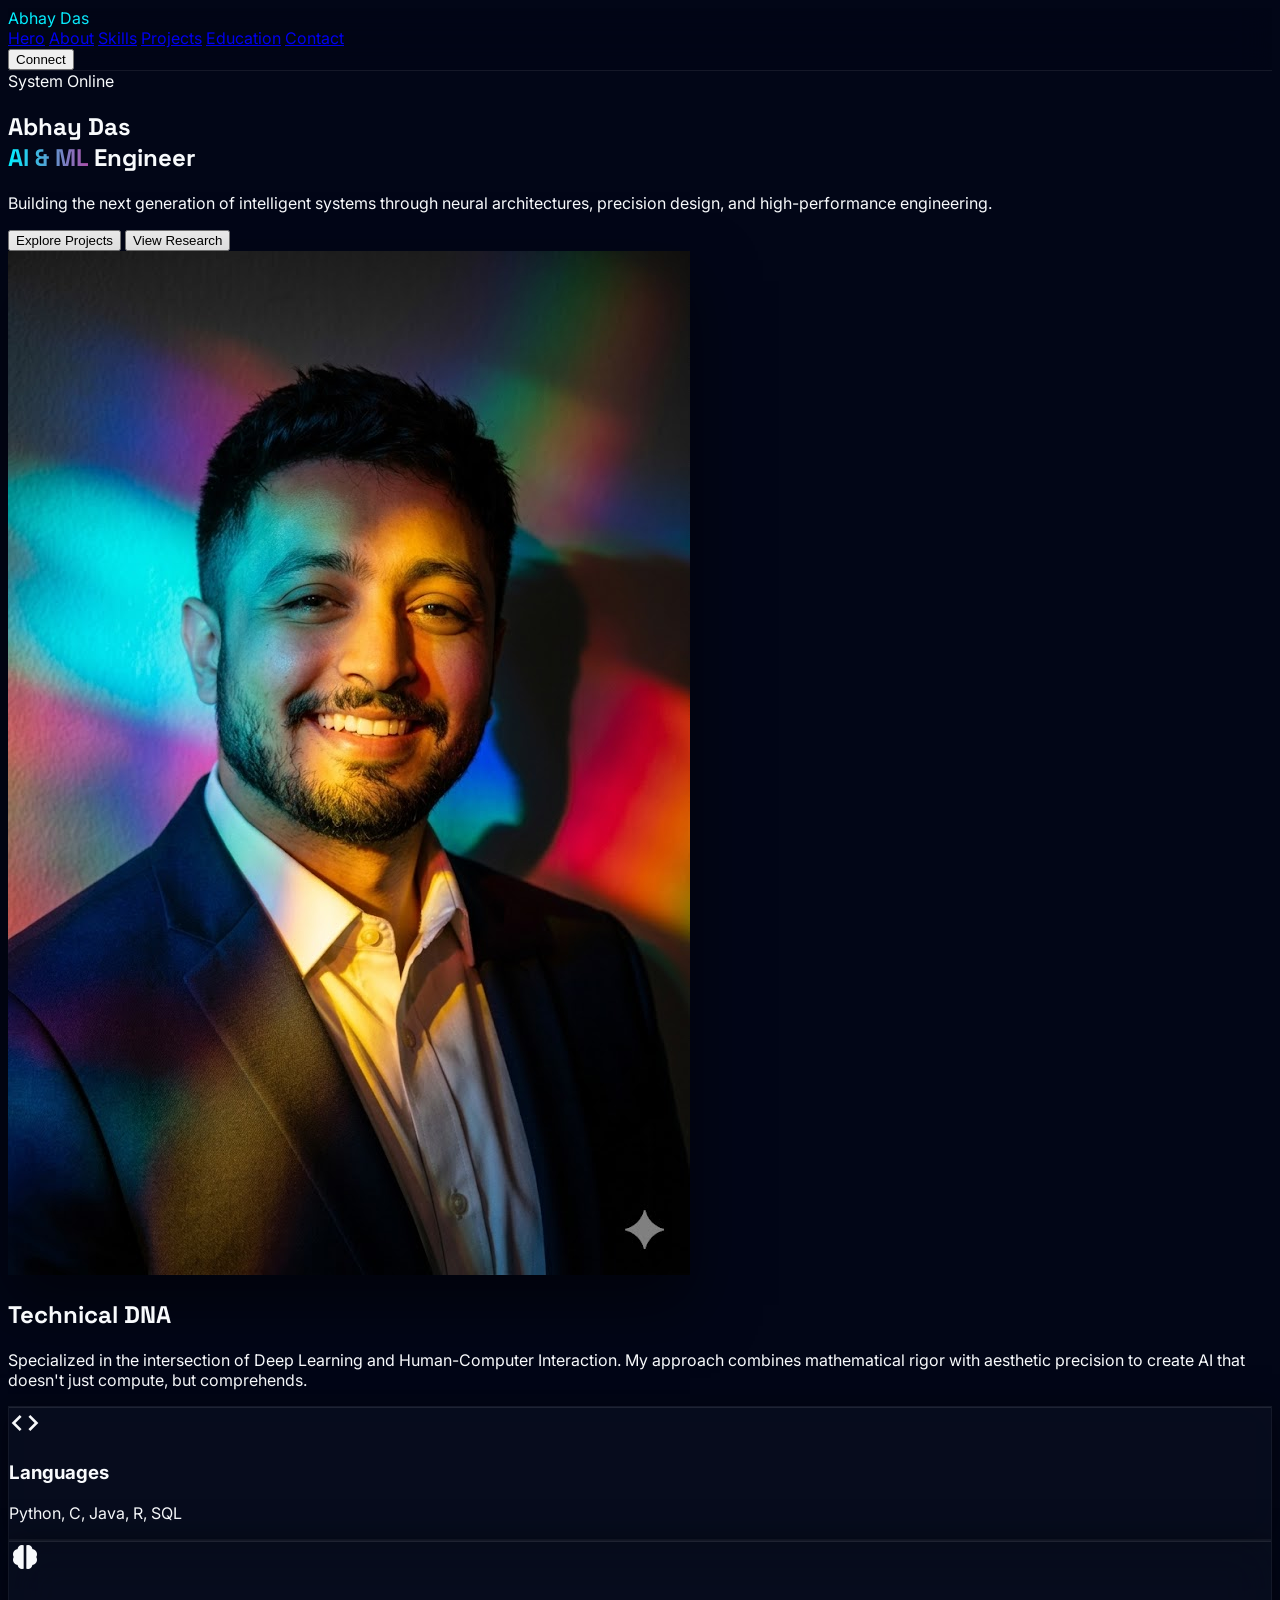
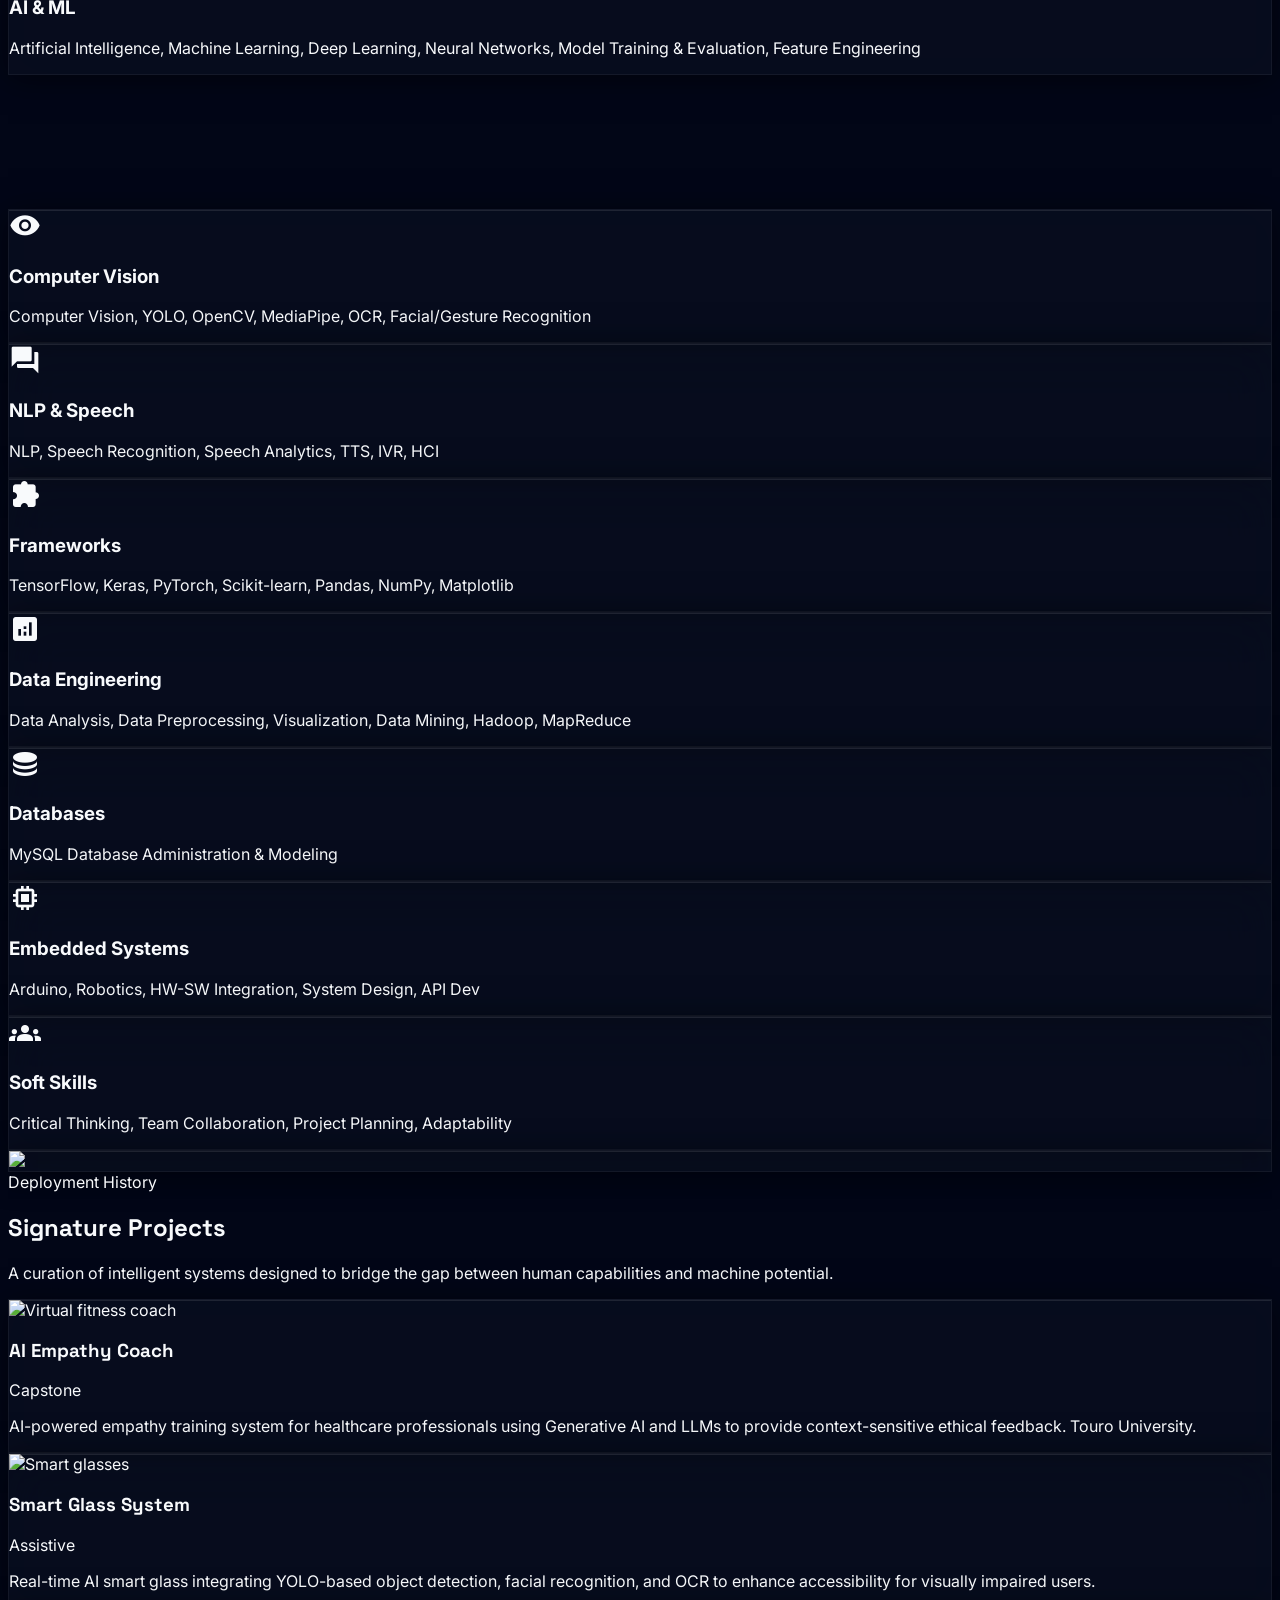
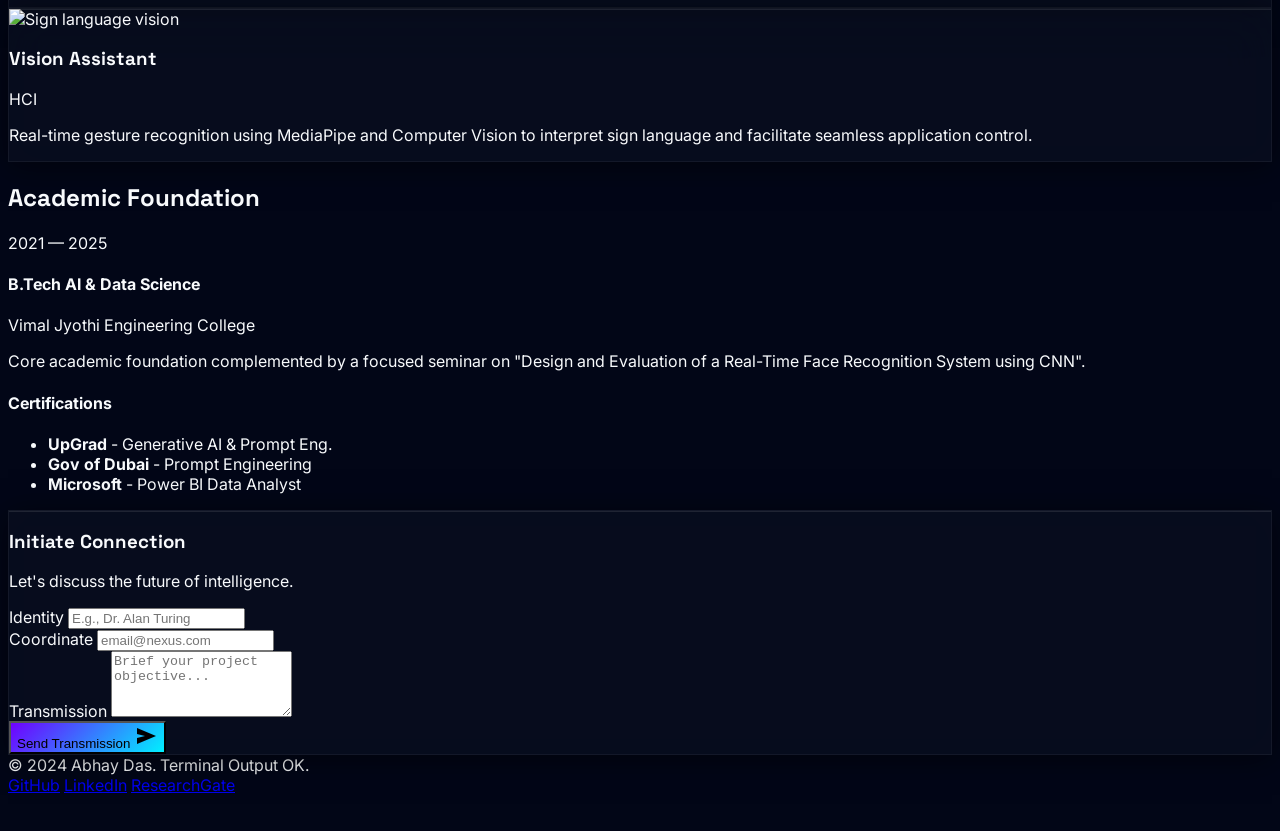
==== commit e69f196b: "Update hero portrait to 3D interactive and add enhanced scroll animations" ====
--- a/index.html
+++ b/index.html
@@ -180,15 +180,14 @@
                     </div>
                 </div>
                 
-                <div class="relative group hidden lg:flex items-center justify-center perspective-[1000px]">
-                    <!-- Rotating 3D Geometric ML Shape -->
-                    <div class="aspect-square relative flex items-center justify-center transform-style-3d group-hover:rotate-x-12 group-hover:rotate-y-12 transition-transform duration-700">
-                        <div class="absolute inset-0 bg-gradient-to-br from-primary/40 via-transparent to-secondary/40 rounded-full blur-3xl opacity-50 group-hover:opacity-80 transition-opacity"></div>
-                        <div class="relative w-[320px] h-[320px] border border-white/10 bg-white/5 backdrop-blur-3xl rounded-3xl rotate-45 flex items-center justify-center transition-all duration-[3000ms] shadow-[0_20px_60px_rgba(0,0,0,0.5)]">
-                            <div class="w-56 h-56 border border-secondary/50 rounded-full flex items-center justify-center animate-[spin_15s_linear_infinite_reverse]">
-                                <div class="w-32 h-32 neural-gradient rounded-full shadow-[0_0_60px_rgba(255,0,127,0.6)] group-hover:scale-110 transition-transform duration-500 animate-[spin_10s_linear_infinite]"></div>
-                            </div>
-                        </div>
+                <div class="relative hidden lg:flex items-center justify-center perspective-[1000px]">
+                    <!-- Interactive 3D Image Without Boundary Box -->
+                    <div id="hero-interactive-image" class="relative w-[360px] h-[480px] flex items-center justify-center group" style="transform-style: preserve-3d; transition: transform 0.5s ease-out;">
+                        <!-- Soft glowing aura behind the image -->
+                        <div class="absolute inset-0 bg-gradient-to-br from-primary/60 via-transparent to-secondary/60 rounded-3xl blur-3xl opacity-50 pointer-events-none" style="transform: translateZ(-50px);"></div>
+                        
+                        <!-- Using profile.jpg for the specified image -->
+                        <img src="profile.jpg" alt="Hero Portrait" draggable="false" class="relative w-full h-full object-cover rounded-3xl pointer-events-none z-10" style="transform: translateZ(40px); box-shadow: 0 30px 60px rgba(0,0,0,0.5);" />
                     </div>
                 </div>
             </div>
